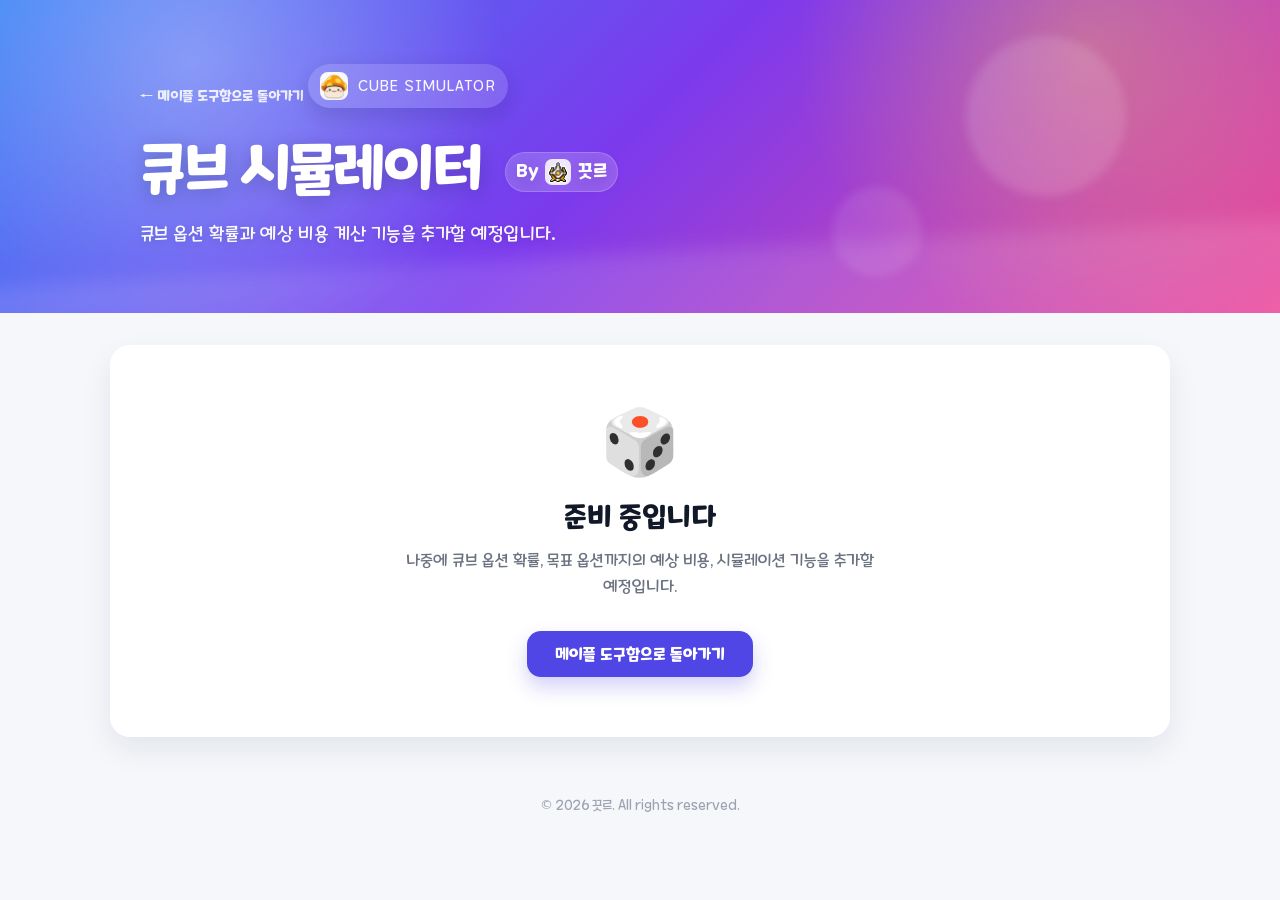
==== cube-simulator.html @ 7ee30902 "refactoring" ====
<!DOCTYPE html>
<html lang="ko">

<head>
  <meta charset="UTF-8" />
  <meta name="viewport" content="width=device-width, initial-scale=1.0" />
  <title>큐브 시뮬레이터 - 준비 중</title>
  <link rel="stylesheet" href="css/styles.css" />
</head>

<body>
  <header class="hero">
    <div class="hero-bg-orb orb-one"></div>
    <div class="hero-bg-orb orb-two"></div>

    <div class="hero-content">
      <a class="back-link" href="index.html">← 메이플 도구함으로 돌아가기</a>
      <div class="eyebrow brand-line">
        <img src="assets/brand/maple_logo.jpg" alt="MapleStory logo" class="brand-icon" />
        <span>Cube Simulator</span>
      </div>

      <h1>
        큐브 시뮬레이터
        <span class="creator">
          By
          <img src="assets/brand/elysium.png" alt="Elysium server icon" class="server-icon" />
          끗르
        </span>
      </h1>

      <p class="subtitle">
        큐브 옵션 확률과 예상 비용 계산 기능을 추가할 예정입니다.
      </p>
    </div>
  </header>

  <main class="container">
    <section class="card coming-soon-card" style="text-align: center; padding: 60px 20px; box-shadow: 0 12px 30px rgba(15, 23, 42, 0.08);">
      <div style="font-size: 64px; margin-bottom: 20px; animation: pulse 2s infinite;">🎲</div>
      <h2 style="font-size: 28px; margin-bottom: 12px; color: #111827;">준비 중입니다</h2>
      <p style="color: #6b7280; font-size: 16px; margin-bottom: 32px; max-width: 480px; margin-left: auto; margin-right: auto; line-height: 1.6;">
        나중에 큐브 옵션 확률, 목표 옵션까지의 예상 비용, 시뮬레이션 기능을 추가할 예정입니다.
      </p>
      <a href="index.html" class="back-home-btn">
        메이플 도구함으로 돌아가기
      </a>
    </section>
  </main>

  <footer class="footer" style="text-align: center; margin-top: 60px;">
    <div class="footer-copy">
      <p>© 2026 끗르. All rights reserved.</p>
    </div>
  </footer>
</body>

</html>
---- css/styles.css ----
@font-face {
  font-family: "Maplestory";
  src: url("../assets/fonts/Maplestory_Light.ttf") format("truetype");
  font-weight: 400;
  font-style: normal;
  font-display: swap;
}

@font-face {
  font-family: "Maplestory";
  src: url("../assets/fonts/Maplestory_Bold.ttf") format("truetype");
  font-weight: 700;
  font-style: normal;
  font-display: swap;
}

* {
  box-sizing: border-box;
}

body {
  margin: 0;
  font-family: "Maplestory", system-ui, -apple-system, BlinkMacSystemFont, "Segoe UI", sans-serif;
  background: #f5f7fb;
  color: #1f2937;
}

h1,
h2,
h3,
button,
.item-name,
.cash-price,
.summary-value,
label span {
  font-weight: 700;
}

.subtitle,
.note,
.footer,
.item-meta {
  font-weight: 400;
}

/* --- Hero Section 시작 --- */
.hero {
  position: relative;
  overflow: hidden;
  background:
    radial-gradient(circle at 15% 20%, rgba(255, 255, 255, 0.32), transparent 28%),
    radial-gradient(circle at 85% 15%, rgba(252, 211, 77, 0.32), transparent 26%),
    linear-gradient(135deg, #3b82f6 0%, #7c3aed 48%, #ec4899 100%);
  color: white;
  padding: 64px 20px;
}

.hero::after {
  content: "";
  position: absolute;
  inset: auto -80px -130px -80px;
  height: 190px;
  background: rgba(255, 255, 255, 0.13);
  filter: blur(10px);
  transform: rotate(-3deg);
}

.hero-content {
  position: relative;
  z-index: 2;
  max-width: 1000px;
  margin: 0 auto;
}

.hero-bg-orb {
  position: absolute;
  border-radius: 999px;
  filter: blur(4px);
  opacity: 0.8;
  pointer-events: none;
}

.orb-one {
  width: 160px;
  height: 160px;
  right: 12%;
  top: 36px;
  background: rgba(255, 255, 255, 0.16);
}

.orb-two {
  width: 90px;
  height: 90px;
  right: 28%;
  bottom: 36px;
  background: rgba(255, 255, 255, 0.12);
}

.eyebrow {
  margin: 0 0 10px;
  font-size: 14px;
  opacity: 0.95;
  letter-spacing: 0.08em;
  text-transform: uppercase;
}

.brand-line {
  display: inline-flex;
  align-items: center;
  gap: 10px;
  padding: 8px 12px;
  border-radius: 999px;
  background: rgba(255, 255, 255, 0.16);
  backdrop-filter: blur(10px);
  box-shadow: 0 8px 24px rgba(15, 23, 42, 0.14);
}

.brand-icon {
  width: 28px;
  height: 28px;
  object-fit: cover;
  border-radius: 8px;
  background: white;
}

h1 {
  margin: 14px 0 0;
  font-size: clamp(34px, 5vw, 58px);
  line-height: 1.08;
  letter-spacing: -0.04em;
  text-shadow: 0 4px 18px rgba(15, 23, 42, 0.22);
}

.creator {
  display: inline-flex;
  align-items: center;
  gap: 7px;
  margin-left: 12px;
  padding: 7px 11px;
  border-radius: 999px;
  font-size: clamp(14px, 2vw, 18px);
  font-weight: 800;
  letter-spacing: -0.02em;
  vertical-align: middle;
  background: rgba(255, 255, 255, 0.18);
  box-shadow: inset 0 0 0 1px rgba(255, 255, 255, 0.18);
}

.server-icon {
  width: 26px;
  height: 26px;
  object-fit: contain;
  border-radius: 7px;
  background: rgba(255, 255, 255, 0.85);
  padding: 2px;
}

.subtitle {
  max-width: 760px;
  margin: 18px 0 0;
  font-size: 18px;
  line-height: 1.7;
  opacity: 0.96;
  text-shadow: 0 2px 10px rgba(15, 23, 42, 0.16);
}

/* --- Hero Section 끝 --- */

.container {
  max-width: 1100px;
  margin: 32px auto;
  padding: 0 20px;
}

.card {
  background: white;
  border-radius: 20px;
  padding: 24px;
  margin-bottom: 24px;
  box-shadow: 0 12px 30px rgba(15, 23, 42, 0.08);
}

.card h2 {
  margin: 0 0 20px;
  font-size: 24px;
}

.card h3 {
  margin-top: 28px;
}

.input-grid {
  display: grid;
  grid-template-columns: repeat(3, minmax(0, 1fr));
  gap: 18px;
}

label span {
  display: block;
  margin-bottom: 8px;
  color: #374151;
}

.input-with-unit {
  display: flex;
  align-items: center;
  gap: 8px;
}

.input-with-unit input,
.auction-input {
  width: 100%;
  padding: 12px 14px;
  border: 1px solid #d1d5db;
  border-radius: 12px;
  font-size: 15px;
  outline: none;
}

.input-with-unit input:focus,
.auction-input:focus {
  border-color: #6366f1;
  box-shadow: 0 0 0 3px rgba(99, 102, 241, 0.15);
}

.input-with-unit span {
  white-space: nowrap;
  margin: 0;
  font-weight: 600;
  color: #6b7280;
}

/* --- 입력 관련 CSS --- */
.select-input {
  width: 100%;
  padding: 12px 14px;
  border: 1px solid #d1d5db;
  border-radius: 12px;
  font-size: 15px;
  outline: none;
  background: white;
  color: #1f2937;
  font-family: inherit;
}

.select-input:focus {
  border-color: #6366f1;
  box-shadow: 0 0 0 3px rgba(99, 102, 241, 0.15);
}

.computed-mvp-box {
  margin-top: 20px;
  padding: 16px 18px;
  border: 1px solid #e5e7eb;
  border-radius: 16px;
  background: linear-gradient(180deg, #f9fafb, #ffffff);
}

.computed-mvp-box span {
  display: block;
  margin-bottom: 7px;
  color: #6b7280;
  font-size: 14px;
  font-weight: 700;
}

.computed-mvp-box strong {
  display: block;
  margin-bottom: 6px;
  color: #111827;
  font-size: 22px;
  font-weight: 700;
}

.computed-mvp-box small {
  display: block;
  color: #6b7280;
  line-height: 1.45;
}

/* --- 끝 --- */

.section-header {
  display: flex;
  justify-content: space-between;
  gap: 16px;
  align-items: flex-start;
}

.section-help {
  margin: -8px 0 20px;
  padding-left: 20px;
  color: #6b7280;
  line-height: 1.6;
}

.section-help li {
  margin-bottom: 4px;
}

.item-list {
  display: grid;
  gap: 12px;
}

.item-row {
  display: grid;
  grid-template-columns: 56px minmax(160px, 1fr) minmax(72px, 110px) minmax(120px, 0.8fr);
  gap: 14px;
  align-items: center;
  padding: 14px;
  border: 1px solid #e5e7eb;
  border-radius: 16px;
  background: #fafafa;
  min-width: 0;
}

.item-icon {
  width: 48px;
  height: 48px;
  object-fit: contain;
  background: white;
  border-radius: 12px;
  border: 1px solid #e5e7eb;
  padding: 6px;
}

.item-info {
  min-width: 0;
}

.item-name {
  font-weight: 800;
  min-width: 0;
  white-space: nowrap;
  overflow: hidden;
  text-overflow: ellipsis;
  word-break: keep-all;
}

.cash-price {
  font-weight: 800;
  color: #111827;
  white-space: nowrap;
  overflow: hidden;
  text-overflow: ellipsis;
  min-width: 0;
  font-size: 14px;
}

.auction-input {
  min-width: 0;
}

.auction-container {
  display: flex;
  gap: 6px;
  min-width: 0;
}

.auction-container .auction-input {
  flex: 1;
  min-width: 0;
}

.btn-reset-auction {
  width: 38px;
  min-width: 38px;
  height: 42px;
  padding: 0;
  border-radius: 12px;
  background: #f3f4f6;
  color: #6b7280;
  border: 1px solid #d1d5db;
  box-shadow: none;
  font-size: 16px;
}

.btn-reset-auction:hover {
  background: #e5e7eb;
  transform: none;
}

/* --- Item Groups 스타일 시작 --- */
.item-groups {
  display: grid;
  grid-template-columns: 1fr 1fr;
  gap: 18px;
}

.item-group {
  border: 1px solid #e5e7eb;
  border-radius: 18px;
  background: #ffffff;
  overflow: hidden;
}

.item-group-header {
  padding: 16px 18px 14px;
  background: #f9fafb;
  border-bottom: 1px solid #e5e7eb;
}

.item-group-header h3 {
  margin: 0;
  font-size: 18px;
}

.item-group-header p {
  margin: 6px 0 0;
  color: #6b7280;
  font-size: 14px;
  line-height: 1.45;
}

.grouped-item-list {
  display: grid;
  gap: 10px;
  max-height: 520px;
  overflow-y: auto;
  padding: 14px;
}

.grouped-item-list .item-row {
  grid-template-columns: 48px minmax(120px, 0.75fr) minmax(72px, 95px) minmax(130px, 1fr);
  gap: 6px;
  padding: 8px;
}

.grouped-item-list .item-icon {
  width: 44px;
  height: 44px;
}

.grouped-item-list::-webkit-scrollbar {
  width: 8px;
}

.grouped-item-list::-webkit-scrollbar-track {
  background: #f3f4f6;
  border-radius: 999px;
}

.grouped-item-list::-webkit-scrollbar-thumb {
  background: #c7d2fe;
  border-radius: 999px;
}

.grouped-item-list::-webkit-scrollbar-thumb:hover {
  background: #a5b4fc;
}

/* --- Item Groups 스타일 끝 --- */

.item-meta {
  margin-top: 4px;
  color: #6b7280;
  font-size: 14px;
}

.badge {
  display: inline-block;
  margin-left: 6px;
  padding: 3px 8px;
  border-radius: 999px;
  font-size: 12px;
  font-weight: 700;
  background: #ede9fe;
  color: #6d28d9;
}

.actions {
  display: flex;
  gap: 12px;
  margin-bottom: 24px;
}

button {
  border: 0;
  border-radius: 14px;
  padding: 14px 20px;
  font-size: 16px;
  cursor: pointer;
  background: #4f46e5;
  color: white;
  box-shadow: 0 10px 20px rgba(79, 70, 229, 0.25);
}

button:hover {
  transform: translateY(-1px);
}

button.secondary {
  background: white;
  color: #374151;
  border: 1px solid #d1d5db;
  box-shadow: none;
}

.hidden {
  display: none;
}

.summary-grid {
  display: grid;
  grid-template-columns: repeat(4, minmax(0, 1fr));
  gap: 14px;
}

.summary-box {
  padding: 16px;
  border-radius: 16px;
  background: #f3f4f6;
}

.summary-label {
  font-size: 13px;
  color: #6b7280;
  margin-bottom: 8px;
}

.summary-value {
  font-size: 20px;
  color: #111827;
}

.table-wrap {
  overflow-x: auto;
}

table {
  width: 100%;
  border-collapse: collapse;
  min-width: 760px;
}

th,
td {
  padding: 12px;
  border-bottom: 1px solid #e5e7eb;
  text-align: left;
}

th {
  background: #f9fafb;
  color: #374151;
}

.note {
  margin-top: 18px;
  color: #6b7280;
  line-height: 1.6;
}

.footer {
  max-width: 1100px;
  margin: 20px auto 40px;
  padding: 0 20px;
  color: #6b7280;
  font-size: 14px;
}

.footer-notices {
  padding: 18px 20px;
  border: 1px solid #e5e7eb;
  border-radius: 18px;
  background: #ffffff;
  line-height: 1.6;
}

.footer-notices p {
  margin: 0 0 8px;
}

.footer-notices p:last-child {
  margin-bottom: 0;
}

.footer-copy {
  margin-top: 14px;
  text-align: center;
  color: #9ca3af;
  font-size: 13px;
}

.footer-copy p {
  margin: 0;
}

.footer-divider {
  border: 0;
  border-top: 1px solid #e5e7eb;
  margin: 14px 0;
}

.mvp-target-area {
  margin-top: 28px;
  padding-top: 22px;
  border-top: 1px solid #e5e7eb;
}

.mvp-target-header {
  display: flex;
  justify-content: space-between;
  gap: 16px;
  align-items: end;
  margin-bottom: 14px;
}

.mvp-target-header h3 {
  margin: 0;
  font-size: 20px;
}

.mvp-target-header p {
  margin: 0;
  color: #6b7280;
  font-size: 14px;
}

.mvp-tier-list {
  display: grid;
  grid-template-columns: repeat(5, minmax(0, 1fr));
  gap: 12px;
}

.mvp-tier-button {
  display: flex;
  flex-direction: column;
  align-items: center;
  gap: 7px;
  padding: 14px 10px;
  border-radius: 18px;
  border: 1px solid #e5e7eb;
  background: #ffffff;
  color: #374151;
  cursor: pointer;
  box-shadow: none;
  transition: 0.18s ease;
}

.mvp-tier-button:hover {
  transform: translateY(-2px);
  border-color: #a5b4fc;
  box-shadow: 0 10px 24px rgba(79, 70, 229, 0.14);
}

.mvp-tier-button.active {
  border-color: #6366f1;
  background: linear-gradient(180deg, #eef2ff, #ffffff);
  box-shadow: 0 12px 26px rgba(79, 70, 229, 0.18);
}

.mvp-tier-button img {
  width: 46px;
  height: 46px;
  object-fit: contain;
}

.mvp-tier-button span {
  font-weight: 700;
  font-size: 15px;
}

.mvp-tier-button small {
  color: #6b7280;
  font-size: 12px;
}

.fee-display {
  min-height: 72px;
  padding: 12px 14px;
  border: 1px solid #e5e7eb;
  border-radius: 14px;
  background: #f9fafb;
}

.inline-title {
  display: flex;
  align-items: baseline;
  gap: 6px;
  margin-bottom: 6px;
  font-weight: 700;
  color: #374151;
}

.inline-title strong {
  font-size: 15px;
  color: #374151;
}

.fee-display small {
  display: block;
  color: #6b7280;
  line-height: 1.35;
}

.checkbox-row {
  display: flex;
  align-items: center;
  gap: 12px;
  min-height: 72px;
  padding: 12px 14px;
  border: 1px solid #e5e7eb;
  border-radius: 14px;
  background: #f9fafb;
  cursor: pointer;
}

.checkbox-row input {
  width: 18px;
  height: 18px;
  accent-color: #6366f1;
  flex-shrink: 0;
}

.checkbox-row span {
  display: block;
  margin: 0 0 5px;
  font-weight: 700;
  color: #374151;
}

.checkbox-row small {
  display: block;
  color: #6b7280;
  line-height: 1.35;
}

/* --- note list 스타일 --- */
.note ul {
  margin: 18px 0 0;
  padding-left: 22px;
  color: #6b7280;
  line-height: 1.7;
}

.note li {
  margin-bottom: 6px;
}

/* --- 커스텀 아이템 추가 섹션 CSS --- */
.custom-item-grid {
  display: grid;
  grid-template-columns: minmax(180px, 1fr) minmax(160px, 0.8fr) minmax(220px, 1fr) auto;
  gap: 14px;
  align-items: end;
}

.text-input {
  width: 100%;
  padding: 12px 14px;
  border: 1px solid #d1d5db;
  border-radius: 12px;
  font-size: 15px;
  outline: none;
  font-family: inherit;
}

.text-input:focus {
  border-color: #6366f1;
  box-shadow: 0 0 0 3px rgba(99, 102, 241, 0.15);
}

.compact-checkbox {
  min-height: auto;
  margin: 0;
}

.add-item-button {
  white-space: nowrap;
  height: 46px;
  padding: 0 18px;
}

/* --- 미디어 쿼리 --- */
@media (max-width: 980px) {
  .item-groups {
    grid-template-columns: 1fr;
  }

  .custom-item-grid {
    grid-template-columns: 1fr 1fr;
  }

  .add-item-button {
    grid-column: 1 / -1;
  }
}

@media (max-width: 820px) {
  .input-grid {
    grid-template-columns: 1fr;
  }

  .item-row {
    grid-template-columns: 48px 1fr;
  }

  .cash-price,
  .auction-input {
    grid-column: 2;
  }

  .summary-grid {
    grid-template-columns: 1fr 1fr;
  }

  .mvp-tier-list {
    grid-template-columns: repeat(3, minmax(0, 1fr));
  }

  .mvp-target-header {
    display: block;
  }

  .mvp-target-header p {
    margin-top: 6px;
  }

  /* --- grouped-item-list 반응형 스타일 --- */
  .grouped-item-list .item-row {
    grid-template-columns: 48px minmax(0, 1fr) auto;
    grid-template-areas:
      "icon info price"
      "icon input input";
    gap: 8px 10px;
    align-items: center;
  }

  .grouped-item-list .item-icon {
    grid-area: icon;
  }

  .grouped-item-list .item-info {
    grid-area: info;
  }

  .grouped-item-list .cash-price {
    grid-area: price;
    font-size: 13px;
    text-align: right;
  }

  .grouped-item-list .auction-input {
    grid-area: input;
    width: 100%;
  }
}

@media (max-width: 620px) {
  .creator {
    margin-left: 0;
    margin-top: 12px;
  }

  h1 {
    display: flex;
    flex-direction: column;
    align-items: flex-start;
  }

  .brand-line {
    font-size: 12px;
  }

  .custom-item-grid {
    grid-template-columns: 1fr;
  }
}

@media (max-width: 520px) {
  .summary-grid {
    grid-template-columns: 1fr;
  }

  .actions {
    flex-direction: column;
  }

  .mvp-tier-list {
    grid-template-columns: repeat(2, minmax(0, 1fr));
  }
}

@media (max-width: 420px) {
  .grouped-item-list .cash-price {
    max-width: 76px;
    overflow: hidden;
    text-overflow: ellipsis;
    white-space: nowrap;
  }
}

button.save-button {
  background: #059669;
  color: white;
  box-shadow: 0 10px 20px rgba(5, 150, 105, 0.22);
}

.strategy-select-row {
  display: flex;
  align-items: center;
  gap: 12px;
  margin: 8px 0 10px;
}

.strategy-select-row label {
  font-weight: 700;
  color: #374151;
  white-space: nowrap;
}

.strategy-select-row .select-input {
  max-width: 360px;
}

.strategy-description {
  margin: 0 0 16px;
  color: #6b7280;
  line-height: 1.6;
}

/* 계산결과 요약 */
.strategy-summary-sentence {
  margin-top: 16px;
  padding: 16px 18px;
  border-radius: 16px;
  background: linear-gradient(135deg, #fff7ed, #fffbeb);
  border: 1px solid #fed7aa;
  color: #92400e;
  font-weight: 700;
  line-height: 1.65;
  box-shadow: 0 8px 20px rgba(146, 64, 14, 0.08);
}

.strategy-summary-sentence .summary-title {
  margin-bottom: 6px;
  font-weight: 800;
}

.strategy-summary-sentence .summary-detail {
  font-weight: 700;
}

@media (max-width: 620px) {
  .strategy-select-row {
    display: block;
  }

  .strategy-select-row label {
    display: block;
    margin-bottom: 8px;
  }

  .strategy-select-row .select-input {
    max-width: none;
  }
}

/* 메소마켓 */
.meso-market-card {
  margin-top: 24px;
}

.meso-market-grid {
  display: grid;
  grid-template-columns: minmax(180px, 1fr) minmax(180px, 1fr) minmax(180px, 1fr) auto;
  gap: 14px;
  align-items: end;
}

.meso-market-result {
  margin-top: 22px;
}

@media (max-width: 980px) {
  .meso-market-grid {
    grid-template-columns: 1fr 1fr;
  }

  .meso-market-grid button {
    grid-column: 1 / -1;
  }
}

@media (max-width: 620px) {
  .meso-market-grid {
    grid-template-columns: 1fr;
  }
}

/* --- 메이플 도구함 허브 추가 스타일 --- */
.back-link {
  display: inline-flex;
  align-items: center;
  gap: 6px;
  color: rgba(255, 255, 255, 0.85);
  text-decoration: none;
  font-size: 14px;
  margin-bottom: 20px;
  font-weight: 700;
  transition: color 0.2s ease, transform 0.2s ease;
}

.back-link:hover {
  color: white;
  transform: translateX(-3px);
}

.hub-grid {
  display: grid;
  grid-template-columns: repeat(auto-fit, minmax(320px, 1fr));
  gap: 24px;
  margin-top: 12px;
}

.hub-card {
  display: flex;
  flex-direction: column;
  justify-content: space-between;
  background: white;
  border-radius: 20px;
  padding: 28px;
  box-shadow: 0 12px 30px rgba(15, 23, 42, 0.06);
  border: 1px solid rgba(229, 231, 235, 0.5);
  text-decoration: none;
  color: inherit;
  transition: all 0.3s cubic-bezier(0.4, 0, 0.2, 1);
  position: relative;
  overflow: hidden;
}

.hub-card::before {
  content: '';
  position: absolute;
  top: 0;
  left: 0;
  width: 100%;
  height: 4px;
  background: linear-gradient(90deg, #3b82f6, #7c3aed);
  opacity: 0;
  transition: opacity 0.3s ease;
}

.hub-card:hover:not(.disabled) {
  transform: translateY(-6px);
  box-shadow: 0 20px 40px rgba(15, 23, 42, 0.12);
  border-color: rgba(99, 102, 241, 0.35);
}

.hub-card:hover:not(.disabled)::before {
  opacity: 1;
}

.hub-card.disabled {
  opacity: 0.65;
  cursor: not-allowed;
  background: #f9fafb;
  border-style: dashed;
}

.hub-card-header {
  display: flex;
  justify-content: space-between;
  align-items: flex-start;
  margin-bottom: 16px;
  gap: 12px;
}

.hub-card-title {
  font-size: 22px;
  font-weight: 800;
  margin: 0;
  color: #111827;
}

.hub-card-badge {
  padding: 4px 10px;
  border-radius: 999px;
  font-size: 13px;
  font-weight: 700;
  white-space: nowrap;
}

.badge-active {
  background: #dcfce7;
  color: #166534;
}

.badge-pending {
  background: #fef3c7;
  color: #92400e;
}

.badge-placeholder {
  background: #e5e7eb;
  color: #4b5563;
}

.hub-card-desc {
  font-size: 15px;
  color: #4b5563;
  line-height: 1.6;
  margin: 0 0 24px 0;
}

.hub-card-footer {
  display: flex;
  align-items: center;
  gap: 6px;
  font-weight: 700;
  color: #4f46e5;
  font-size: 15px;
  transition: transform 0.2s ease;
}

.hub-card:hover:not(.disabled) .hub-card-footer {
  transform: translateX(4px);
}

.hub-card.disabled .hub-card-footer {
  color: #9ca3af;
}

/* 큐브 시뮬레이터 back home 버튼 */
.back-home-btn {
  display: inline-block;
  padding: 14px 28px;
  font-weight: 700;
  font-size: 16px;
  border-radius: 14px;
  background: #4f46e5;
  color: white;
  text-decoration: none;
  box-shadow: 0 10px 20px rgba(79, 70, 229, 0.25);
  transition: all 0.2s ease;
  border: none;
}

.back-home-btn:hover {
  transform: translateY(-2px);
  box-shadow: 0 12px 24px rgba(79, 70, 229, 0.35);
}

/* 애니메이션 */
@keyframes pulse {
  0%, 100% {
    transform: scale(1);
    opacity: 1;
  }
  50% {
    transform: scale(1.08);
    opacity: 0.95;
  }
}
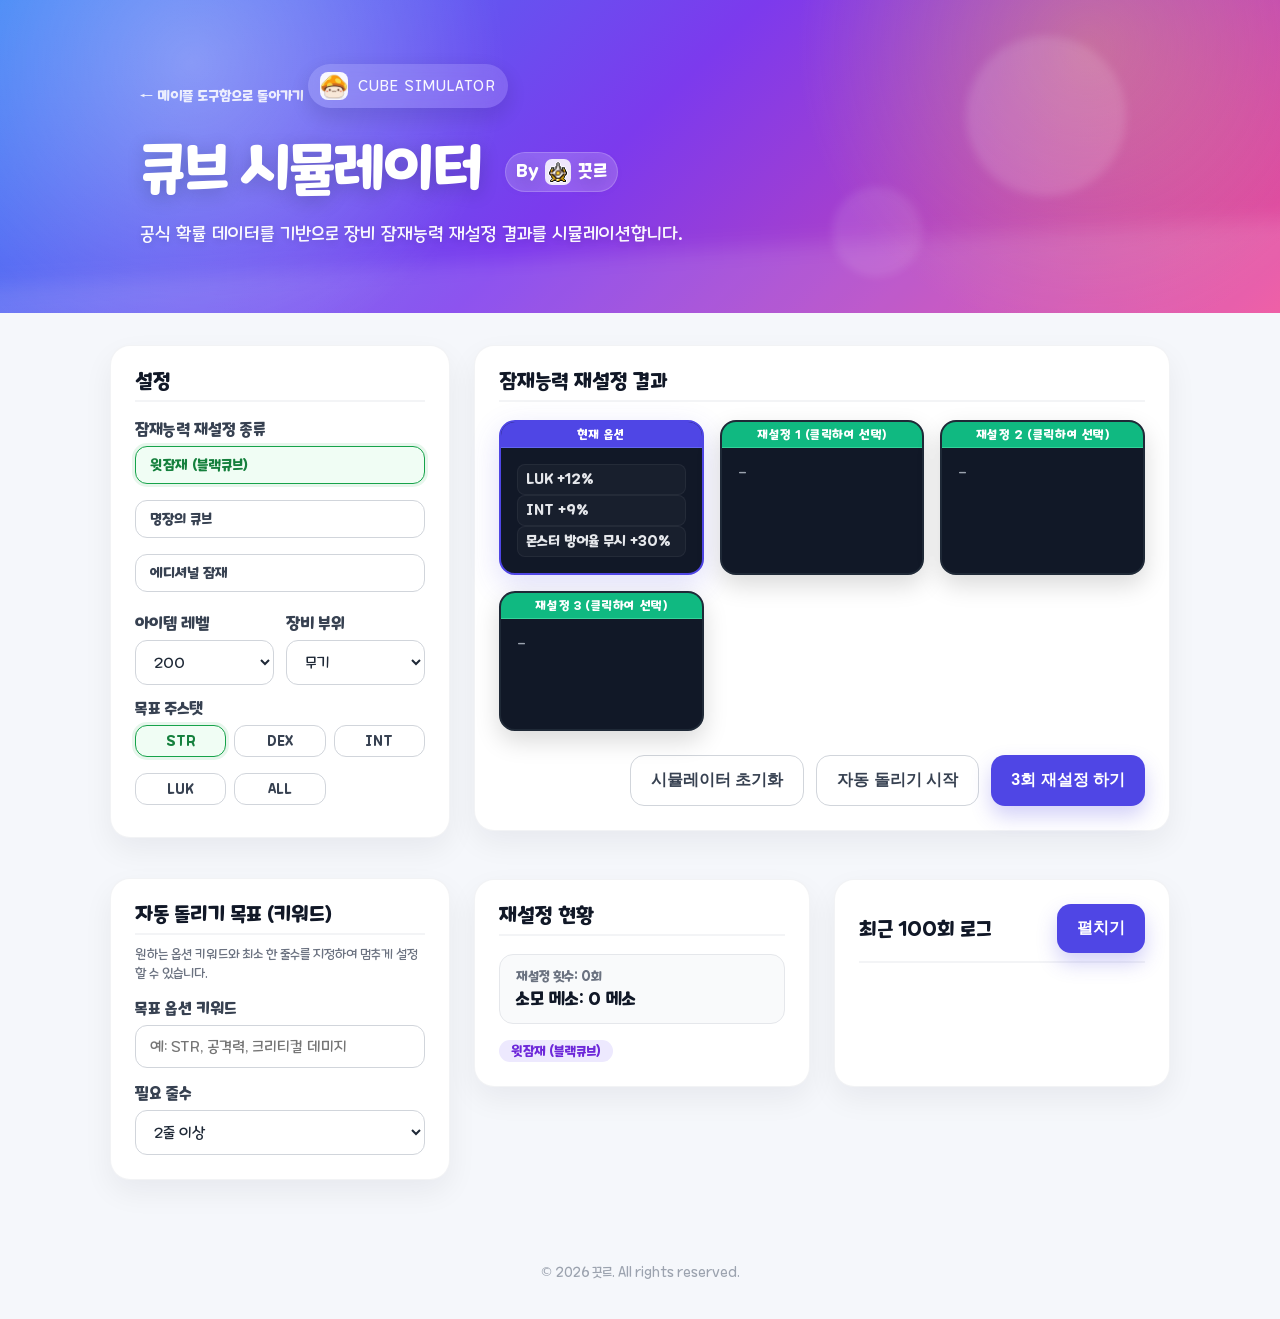
==== commit 639b2eb8: "cube simulation" ====
--- a/cube-simulator.html
+++ b/cube-simulator.html
@@ -4,7 +4,7 @@
 <head>
   <meta charset="UTF-8" />
   <meta name="viewport" content="width=device-width, initial-scale=1.0" />
-  <title>큐브 시뮬레이터 - 준비 중</title>
+  <title>큐브 시뮬레이터</title>
   <link rel="stylesheet" href="css/styles.css" />
 </head>
 
@@ -30,22 +30,214 @@
       </h1>
 
       <p class="subtitle">
-        큐브 옵션 확률과 예상 비용 계산 기능을 추가할 예정입니다.
+        공식 확률 데이터를 기반으로 장비 잠재능력 재설정 결과를 시뮬레이션합니다.
       </p>
     </div>
   </header>
 
   <main class="container">
-    <section class="card coming-soon-card" style="text-align: center; padding: 60px 20px; box-shadow: 0 12px 30px rgba(15, 23, 42, 0.08);">
-      <div style="font-size: 64px; margin-bottom: 20px; animation: pulse 2s infinite;">🎲</div>
-      <h2 style="font-size: 28px; margin-bottom: 12px; color: #111827;">준비 중입니다</h2>
-      <p style="color: #6b7280; font-size: 16px; margin-bottom: 32px; max-width: 480px; margin-left: auto; margin-right: auto; line-height: 1.6;">
-        나중에 큐브 옵션 확률, 목표 옵션까지의 예상 비용, 시뮬레이션 기능을 추가할 예정입니다.
-      </p>
-      <a href="index.html" class="back-home-btn">
-        메이플 도구함으로 돌아가기
-      </a>
-    </section>
+    <!-- 에러 메시지 표시 영역 -->
+    <div id="cubeStatusMessage" style="display: none;"></div>
+
+    <div class="cube-layout">
+      <!-- 사이드바: 설정 영역 -->
+      <div class="cube-control-grid">
+        <section class="cube-sim-card">
+          <h2>설정</h2>
+          
+          <div class="cube-control-row" style="grid-template-columns: 1fr; margin-bottom: 14px;">
+            <label>
+              <span>잠재능력 재설정 종류</span>
+              <div class="cube-radio-group">
+                <label class="cube-radio-btn">
+                  <input type="radio" name="cubeKind" value="black" checked />
+                  <span>윗잠재 (블랙큐브)</span>
+                </label>
+                <label class="cube-radio-btn">
+                  <input type="radio" name="cubeKind" value="meister" />
+                  <span>명장의 큐브</span>
+                </label>
+                <label class="cube-radio-btn">
+                  <input type="radio" name="cubeKind" value="addi" />
+                  <span>에디셔널 잠재</span>
+                </label>
+              </div>
+            </label>
+          </div>
+
+          <div class="cube-control-row" style="margin-bottom: 14px;">
+            <label>
+              <span>아이템 레벨</span>
+              <select id="itemLevel" class="select-input">
+                <option value="100">100</option>
+                <option value="120">120</option>
+                <option value="130">130</option>
+                <option value="140">140</option>
+                <option value="150">150</option>
+                <option value="160">160</option>
+                <option value="200" selected>200</option>
+                <option value="250">250</option>
+              </select>
+            </label>
+            
+            <label>
+              <span>장비 부위</span>
+              <select id="partsType" class="select-input">
+                <option value="1">무기</option>
+                <option value="2">엠블렘</option>
+                <option value="3">보조무기</option>
+                <option value="4">포스실드/소울링</option>
+                <option value="5">방패</option>
+                <option value="6">모자</option>
+                <option value="7">상의</option>
+                <option value="8">한벌옷</option>
+                <option value="9">하의</option>
+                <option value="10">신발</option>
+                <option value="11">장갑</option>
+                <option value="12">망토</option>
+                <option value="13">벨트</option>
+                <option value="14">어깨장식</option>
+                <option value="15">얼굴장식</option>
+                <option value="16">눈장식</option>
+                <option value="17">귀고리</option>
+                <option value="18">반지</option>
+                <option value="19">펜던트</option>
+                <option value="20">기계심장</option>
+              </select>
+            </label>
+          </div>
+
+          <div class="cube-control-row" style="grid-template-columns: 1fr;">
+            <label>
+              <span>목표 주스탯</span>
+              <div class="cube-stat-grid">
+                <label class="cube-radio-btn">
+                  <input type="radio" name="mainStat" value="STR" checked />
+                  <span>STR</span>
+                </label>
+                <label class="cube-radio-btn">
+                  <input type="radio" name="mainStat" value="DEX" />
+                  <span>DEX</span>
+                </label>
+                <label class="cube-radio-btn">
+                  <input type="radio" name="mainStat" value="INT" />
+                  <span>INT</span>
+                </label>
+                <label class="cube-radio-btn">
+                  <input type="radio" name="mainStat" value="LUK" />
+                  <span>LUK</span>
+                </label>
+                <label class="cube-radio-btn">
+                  <input type="radio" name="mainStat" value="ALL" />
+                  <span>ALL</span>
+                </label>
+              </div>
+            </label>
+          </div>
+        </section>
+
+        <!-- 자동 돌리기 설정 카드 -->
+        <section class="cube-sim-card">
+          <h2>자동 돌리기 목표 (키워드)</h2>
+          <p style="color: #6b7280; font-size: 13px; margin: -8px 0 16px; line-height: 1.45;">
+            원하는 옵션 키워드와 최소 한 줄수를 지정하여 멈추게 설정할 수 있습니다.
+          </p>
+
+          <div class="cube-control-grid">
+            <label>
+              <span>목표 옵션 키워드</span>
+              <input id="autoGoalKeyword" class="text-input" type="text" placeholder="예: STR, 공격력, 크리티컬 데미지" />
+            </label>
+
+            <label>
+              <span>필요 줄수</span>
+              <select id="autoGoalCount" class="select-input">
+                <option value="1">1줄 이상</option>
+                <option value="2" selected>2줄 이상</option>
+                <option value="3">3줄</option>
+              </select>
+            </label>
+          </div>
+        </section>
+      </div>
+
+      <!-- 메인 화면: 옵션 결과 및 통계 -->
+      <div class="cube-control-grid" style="gap: 24px;">
+        <section class="cube-sim-card">
+          <h2>잠재능력 재설정 결과</h2>
+          
+          <div class="cube-result-grid">
+            <!-- 현재 옵션 -->
+            <div class="cube-option-box current" id="box-current">
+              <div class="cube-option-title">현재 옵션</div>
+              <div class="cube-option-inner">
+                <div id="lines-current"></div>
+              </div>
+            </div>
+
+            <!-- 후보 1 -->
+            <div class="cube-option-box candidate" id="box-roll1" data-choice="1">
+              <div class="cube-option-title">재설정 1 (클릭하여 선택)</div>
+              <div class="cube-option-inner">
+                <div id="lines-roll1"></div>
+              </div>
+            </div>
+
+            <!-- 후보 2 -->
+            <div class="cube-option-box candidate" id="box-roll2" data-choice="2">
+              <div class="cube-option-title">재설정 2 (클릭하여 선택)</div>
+              <div class="cube-option-inner">
+                <div id="lines-roll2"></div>
+              </div>
+            </div>
+
+            <!-- 후보 3 -->
+            <div class="cube-option-box candidate" id="box-roll3" data-choice="3">
+              <div class="cube-option-title">재설정 3 (클릭하여 선택)</div>
+              <div class="cube-option-inner">
+                <div id="lines-roll3"></div>
+              </div>
+            </div>
+          </div>
+
+          <div style="margin-top: 24px; display: flex; justify-content: flex-end; gap: 12px; flex-wrap: wrap;">
+            <button class="btn secondary" id="resetBtn">시뮬레이터 초기화</button>
+            <button class="btn secondary" id="autoRollBtn">자동 돌리기 시작</button>
+            <button class="btn" id="rollBtn">3회 재설정 하기</button>
+          </div>
+        </section>
+
+        <!-- 통계 및 로그 -->
+        <div style="display: grid; grid-template-columns: 1fr 1fr; gap: 24px; align-items: start;">
+          <!-- 재설정 현황 -->
+          <section class="cube-sim-card" style="margin-bottom: 0; height: 100%;">
+            <h2>재설정 현황</h2>
+            <div class="cube-stats-grid">
+              <div class="cube-stat-box">
+                <div class="cube-stat-label" id="rollCountTag">재설정 횟수: 0회</div>
+                <div class="cube-stat-value" id="mesoTag">소모 메소: 0 메소</div>
+                <div id="azmosTag" style="display: none; color: #6b7280; font-size: 13px; margin-top: 8px; font-weight: 700;">아즈모스 협곡 1만점: 0주 분량</div>
+              </div>
+            </div>
+            
+            <div style="margin-top: 16px;">
+              <span class="badge" id="cubeTypeTag" style="margin-left: 0; padding: 4px 12px; font-size: 13px;">
+                윗잠재 (블랙큐브)
+              </span>
+            </div>
+          </section>
+
+          <!-- 최근 로그 -->
+          <section class="cube-sim-card" style="margin-bottom: 0; height: 100%;">
+            <h2 style="display: flex; justify-content: space-between; align-items: center;">
+              <span>최근 100회 로그</span>
+              <button class="log-toggle-btn" id="toggleLogBtn">펼치기</button>
+            </h2>
+            <div class="cube-log" id="log" style="display: none;"></div>
+          </section>
+        </div>
+      </div>
+    </div>
   </main>
 
   <footer class="footer" style="text-align: center; margin-top: 60px;">
@@ -53,6 +245,13 @@
       <p>© 2026 끗르. All rights reserved.</p>
     </div>
   </footer>
+
+  <!-- 스크립트 임포트 순서 -->
+  <script src="js/cube-simulator/cubeData.js" defer></script>
+  <script src="js/cube-simulator/cubeRoller.js" defer></script>
+  <script src="js/cube-simulator/cubeGoals.js" defer></script>
+  <script src="js/cube-simulator/autoRoll.js" defer></script>
+  <script src="js/cube-simulator/cubeSimulator.js" defer></script>
 </body>
 
 </html>
--- a/css/styles.css
+++ b/css/styles.css
@@ -1153,4 +1153,316 @@
     transform: scale(1.08);
     opacity: 0.95;
   }
+}
+
+/* --- 큐브 시뮬레이터 전용 스타일 --- */
+.cube-layout {
+  display: grid;
+  grid-template-columns: 340px 1fr;
+  gap: 24px;
+  align-items: start;
+}
+
+@media (max-width: 960px) {
+  .cube-layout {
+    grid-template-columns: 1fr;
+  }
+}
+
+.cube-sim-card {
+  background: white;
+  border-radius: 20px;
+  padding: 24px;
+  margin-bottom: 24px;
+  box-shadow: 0 12px 30px rgba(15, 23, 42, 0.06);
+  border: 1px solid rgba(229, 231, 235, 0.5);
+}
+
+.cube-sim-card h2 {
+  margin: 0 0 18px;
+  font-size: 20px;
+  color: #111827;
+  border-bottom: 2px solid #f3f4f6;
+  padding-bottom: 8px;
+}
+
+.cube-control-grid {
+  display: grid;
+  grid-template-columns: 1fr;
+  gap: 16px;
+}
+
+.cube-control-row {
+  display: grid;
+  grid-template-columns: 1fr 1fr;
+  gap: 12px;
+}
+
+.cube-radio-group {
+  display: flex;
+  flex-direction: column;
+  gap: 8px;
+  margin-top: 6px;
+}
+
+.cube-radio-btn {
+  display: inline-flex;
+  align-items: center;
+  position: relative;
+  cursor: pointer;
+}
+
+.cube-radio-btn input[type="radio"] {
+  position: absolute;
+  opacity: 0;
+  pointer-events: none;
+}
+
+.cube-radio-btn span {
+  display: inline-flex;
+  align-items: center;
+  width: 100%;
+  padding: 10px 14px;
+  border-radius: 12px;
+  border: 1px solid #d1d5db;
+  background: white;
+  color: #374151;
+  font-size: 14px;
+  font-weight: 700;
+  transition: all 0.2s ease;
+}
+
+.cube-radio-btn input[type="radio"]:checked + span {
+  background: #f0fdf4;
+  border-color: #16a34a;
+  color: #15803d;
+  box-shadow: 0 0 0 3px rgba(22, 163, 74, 0.1);
+}
+
+.cube-stat-grid {
+  display: grid;
+  grid-template-columns: repeat(3, minmax(0, 1fr));
+  gap: 8px;
+  margin-top: 6px;
+}
+
+.cube-stat-grid .cube-radio-btn span {
+  padding: 8px 10px;
+  font-size: 13px;
+  justify-content: center;
+}
+
+/* 큐브 옵션 결과 디스플레이 */
+.cube-result-grid {
+  display: grid;
+  grid-template-columns: repeat(3, minmax(0, 1fr));
+  gap: 16px;
+  margin-top: 16px;
+}
+
+@media (max-width: 680px) {
+  .cube-result-grid {
+    grid-template-columns: 1fr;
+  }
+}
+
+.cube-option-box {
+  background: #111827;
+  border-radius: 16px;
+  border: 2px solid #1f2937;
+  position: relative;
+  overflow: hidden;
+  box-shadow: 0 10px 25px rgba(0, 0, 0, 0.15);
+  transition: all 0.25s cubic-bezier(0.4, 0, 0.2, 1);
+  min-height: 140px;
+}
+
+.cube-option-box.current {
+  border-color: #4f46e5;
+  box-shadow: 0 10px 30px rgba(79, 70, 229, 0.18);
+}
+
+.cube-option-box.candidate {
+  cursor: pointer;
+}
+
+.cube-option-box.candidate:hover {
+  transform: translateY(-4px);
+  border-color: #10b981;
+  box-shadow: 0 16px 36px rgba(16, 185, 129, 0.2);
+}
+
+.cube-option-box.candidate:active {
+  transform: translateY(-1px);
+}
+
+.cube-option-title {
+  padding: 6px 12px;
+  background: #1f2937;
+  color: #9ca3af;
+  font-size: 12px;
+  font-weight: 800;
+  text-align: center;
+  letter-spacing: 0.05em;
+  text-transform: uppercase;
+  border-bottom: 1px solid #374151;
+}
+
+.cube-option-box.current .cube-option-title {
+  background: #4f46e5;
+  color: white;
+  border-bottom-color: #6366f1;
+}
+
+.cube-option-box.candidate .cube-option-title {
+  background: #10b981;
+  color: white;
+  border-bottom-color: #34d399;
+}
+
+.cube-option-inner {
+  padding: 16px;
+  display: flex;
+  flex-direction: column;
+  gap: 8px;
+}
+
+.cube-line {
+  color: #e5e7eb;
+  font-size: 14px;
+  font-weight: 700;
+  line-height: 1.5;
+  padding: 4px 8px;
+  border-radius: 8px;
+  background: rgba(255, 255, 255, 0.03);
+  border: 1px solid rgba(255, 255, 255, 0.05);
+  white-space: nowrap;
+  overflow: hidden;
+  text-overflow: ellipsis;
+  transition: all 0.2s ease;
+}
+
+.cube-line.hit {
+  color: #fbbf24;
+  background: rgba(251, 191, 36, 0.08);
+  border-color: rgba(251, 191, 36, 0.25);
+  text-shadow: 0 0 8px rgba(251, 191, 36, 0.3);
+}
+
+/* 골드 히트 글로우 애니메이션 */
+.cube-option-box.auto-hit {
+  border-color: #f59e0b;
+  box-shadow: 
+    0 0 20px rgba(245, 158, 11, 0.35),
+    0 0 40px rgba(245, 158, 11, 0.15),
+    0 12px 30px rgba(0, 0, 0, 0.25);
+}
+
+.cube-option-box.auto-hit-flash {
+  animation: autoHitGlowFlash 0.8s ease-out;
+}
+
+@keyframes autoHitGlowFlash {
+  0% {
+    box-shadow: 0 0 0 rgba(245, 158, 11, 0);
+  }
+  50% {
+    box-shadow: 
+      0 0 30px rgba(245, 158, 11, 0.85),
+      0 0 60px rgba(245, 158, 11, 0.45);
+  }
+  100% {
+    box-shadow: 
+      0 0 20px rgba(245, 158, 11, 0.35),
+      0 0 40px rgba(245, 158, 11, 0.15);
+  }
+}
+
+/* 큐브 통계 */
+.cube-stats-grid {
+  display: grid;
+  grid-template-columns: repeat(auto-fit, minmax(180px, 1fr));
+  gap: 16px;
+  margin-top: 8px;
+}
+
+.cube-stat-box {
+  background: #f9fafb;
+  border-radius: 14px;
+  padding: 14px 16px;
+  border: 1px solid #e5e7eb;
+}
+
+.cube-stat-label {
+  font-size: 13px;
+  color: #6b7280;
+  margin-bottom: 6px;
+  font-weight: 700;
+}
+
+.cube-stat-value {
+  font-size: 18px;
+  color: #111827;
+  font-weight: 800;
+}
+
+/* 큐브 로그 */
+.cube-log {
+  font-family: ui-monospace, SFMono-Regular, Menlo, Monaco, Consolas, monospace;
+  font-size: 12px;
+  background: #111827;
+  color: #10b981;
+  padding: 12px;
+  border-radius: 12px;
+  max-height: 220px;
+  overflow-y: auto;
+  white-space: pre-wrap;
+  border: 1px solid #1f2937;
+  line-height: 1.6;
+}
+
+.cube-log::-webkit-scrollbar {
+  width: 8px;
+}
+
+.cube-log::-webkit-scrollbar-track {
+  background: #111827;
+}
+
+.cube-log::-webkit-scrollbar-thumb {
+  background: #374151;
+  border-radius: 999px;
+}
+
+.cube-log::-webkit-scrollbar-thumb:hover {
+  background: #4b5563;
+}
+
+/* 자동 설정 영역 */
+.auto-settings-area {
+  margin-top: 16px;
+  padding-top: 16px;
+  border-top: 1px dashed #e5e7eb;
+}
+
+.auto-goal-inputs {
+  display: grid;
+  grid-template-columns: repeat(auto-fit, minmax(120px, 1fr));
+  gap: 12px;
+  margin-top: 10px;
+}
+
+.auto-goal-inputs label {
+  display: flex;
+  flex-direction: column;
+  gap: 6px;
+}
+
+.auto-goal-inputs select, 
+.auto-goal-inputs input {
+  padding: 8px 10px;
+  border-radius: 10px;
+  border: 1px solid #d1d5db;
+  font-size: 13px;
+  font-family: inherit;
 }
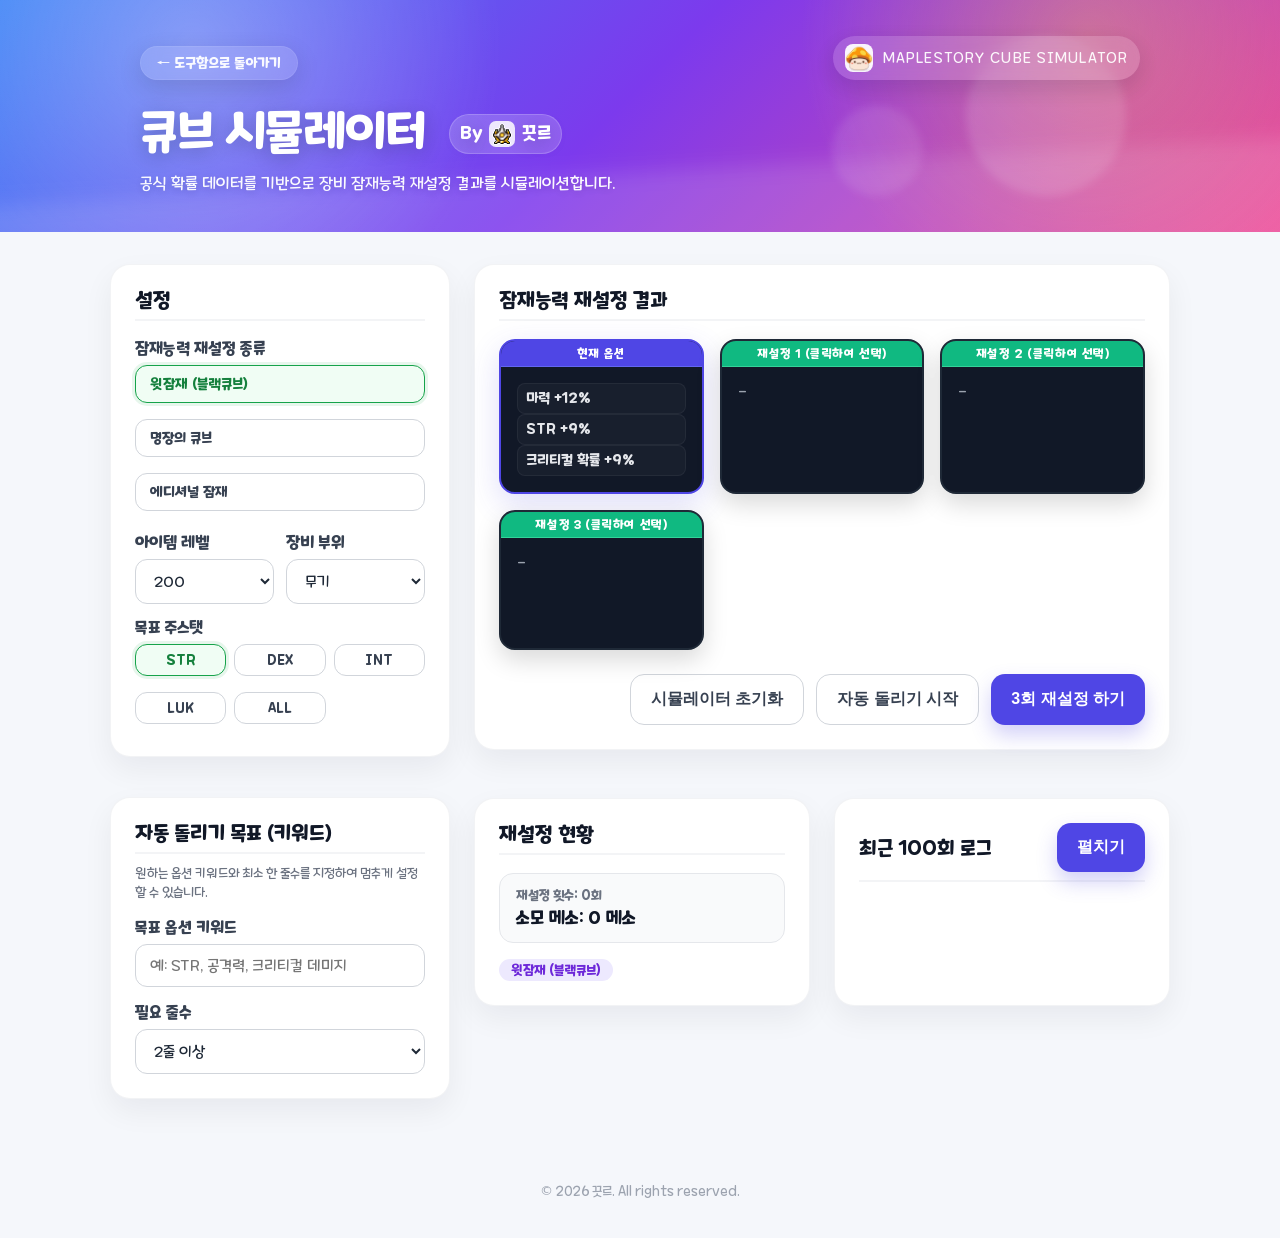
==== commit 14275d19: "Add official cube probability updater" ====
--- a/cube-simulator.html
+++ b/cube-simulator.html
@@ -14,10 +14,13 @@
     <div class="hero-bg-orb orb-two"></div>
 
     <div class="hero-content">
-      <a class="back-link" href="index.html">← 메이플 도구함으로 돌아가기</a>
-      <div class="eyebrow brand-line">
-        <img src="assets/brand/maple_logo.jpg" alt="MapleStory logo" class="brand-icon" />
-        <span>Cube Simulator</span>
+      <div class="hero-top-row">
+        <a class="hero-nav-pill back-link" href="index.html">← 도구함으로 돌아가기</a>
+
+        <div class="eyebrow brand-line">
+          <img src="assets/brand/maple_logo.jpg" alt="MapleStory logo" class="brand-icon" />
+          <span>MapleStory Cube Simulator</span>
+        </div>
       </div>
 
       <h1>
--- a/css/styles.css
+++ b/css/styles.css
@@ -52,7 +52,7 @@
     radial-gradient(circle at 85% 15%, rgba(252, 211, 77, 0.32), transparent 26%),
     linear-gradient(135deg, #3b82f6 0%, #7c3aed 48%, #ec4899 100%);
   color: white;
-  padding: 64px 20px;
+  padding: 36px 20px;
 }
 
 .hero::after {
@@ -124,10 +124,10 @@
 }
 
 h1 {
-  margin: 14px 0 0;
-  font-size: clamp(34px, 5vw, 58px);
-  line-height: 1.08;
-  letter-spacing: -0.04em;
+  margin: 10px 0 0;
+  font-size: clamp(30px, 4.5vw, 48px);
+  line-height: 1.1;
+  letter-spacing: -0.03em;
   text-shadow: 0 4px 18px rgba(15, 23, 42, 0.22);
 }
 
@@ -157,9 +157,9 @@
 
 .subtitle {
   max-width: 760px;
-  margin: 18px 0 0;
-  font-size: 18px;
-  line-height: 1.7;
+  margin: 12px 0 0;
+  font-size: 16px;
+  line-height: 1.6;
   opacity: 0.96;
   text-shadow: 0 2px 10px rgba(15, 23, 42, 0.16);
 }
@@ -991,19 +991,35 @@
 }
 
 /* --- 메이플 도구함 허브 추가 스타일 --- */
-.back-link {
+.hero-top-row {
+  display: flex;
+  justify-content: space-between;
+  align-items: center;
+  flex-wrap: wrap;
+  gap: 12px;
+  margin-bottom: 16px;
+}
+
+.hero-nav-pill {
   display: inline-flex;
   align-items: center;
-  gap: 6px;
-  color: rgba(255, 255, 255, 0.85);
+  gap: 8px;
+  padding: 8px 16px;
+  border-radius: 999px;
+  background: rgba(255, 255, 255, 0.14);
+  backdrop-filter: blur(10px);
+  box-shadow: 0 8px 24px rgba(15, 23, 42, 0.14);
+  color: rgba(255, 255, 255, 0.95);
+  font-size: 14px;
+  font-weight: 700;
   text-decoration: none;
-  font-size: 14px;
-  margin-bottom: 20px;
-  font-weight: 700;
-  transition: color 0.2s ease, transform 0.2s ease;
-}
-
-.back-link:hover {
+  transition: all 0.25s ease;
+  border: 1px solid rgba(255, 255, 255, 0.08);
+  white-space: nowrap;
+}
+
+.hero-nav-pill.back-link:hover {
+  background: rgba(255, 255, 255, 0.22);
   color: white;
   transform: translateX(-3px);
 }
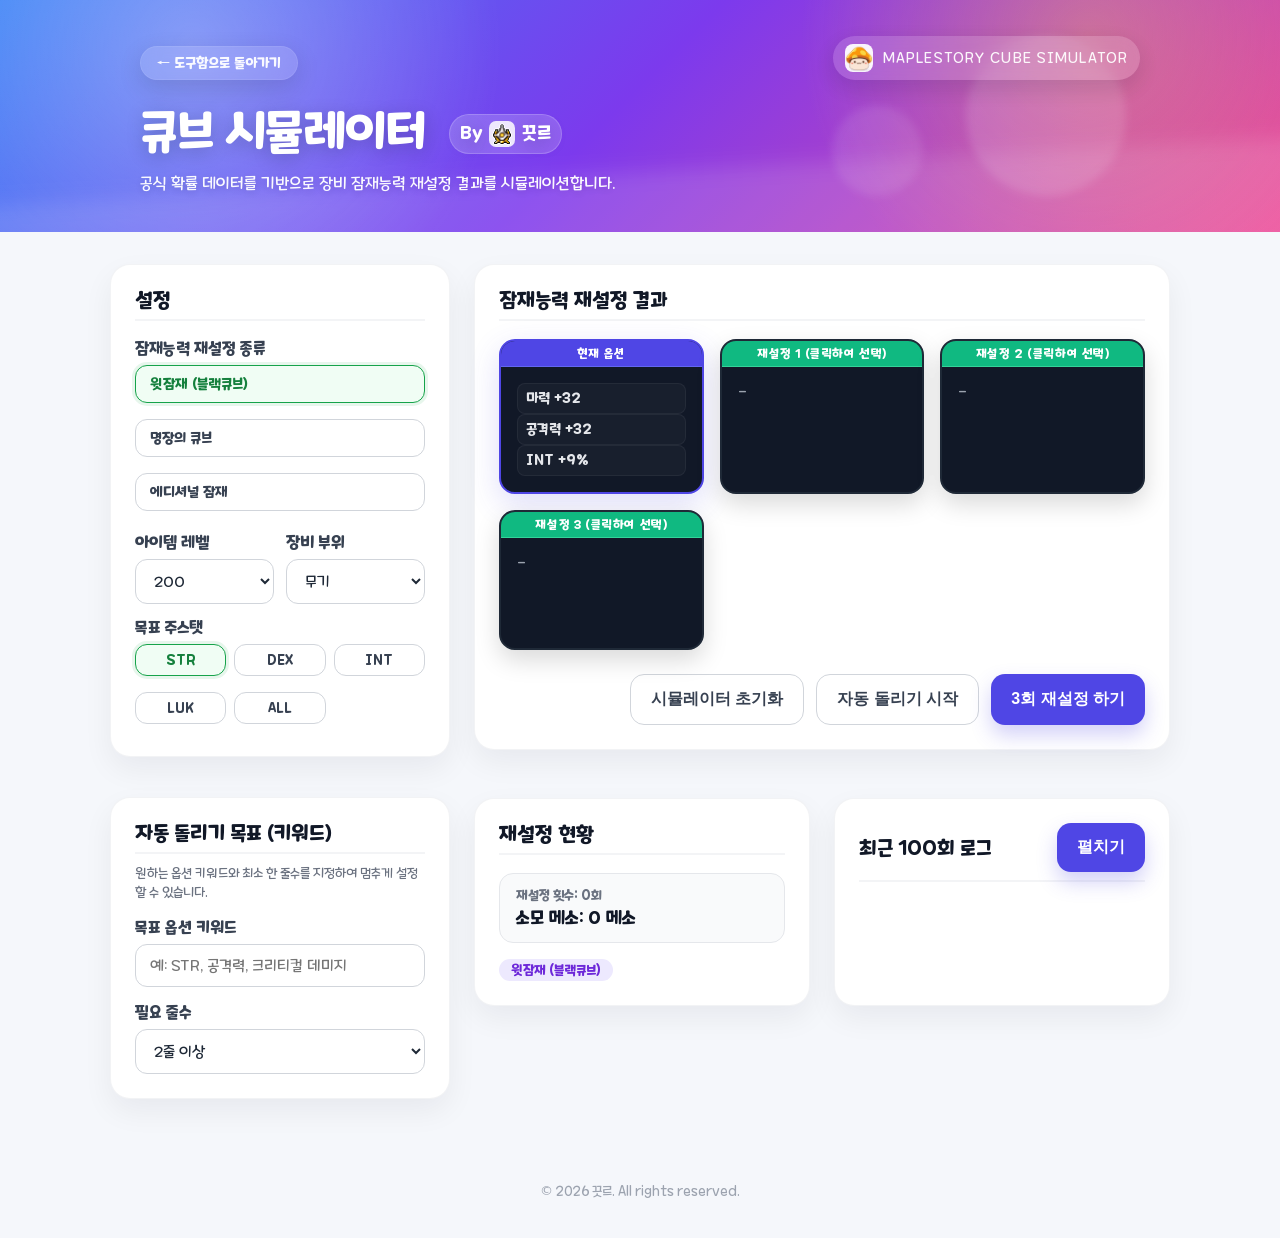
==== commit de772d52: "Use Maple logo as site favicon" ====
--- a/cube-simulator.html
+++ b/cube-simulator.html
@@ -5,6 +5,7 @@
   <meta charset="UTF-8" />
   <meta name="viewport" content="width=device-width, initial-scale=1.0" />
   <title>큐브 시뮬레이터</title>
+  <link rel="icon" type="image/jpeg" href="assets/favicon/favicon.jpg" />
   <link rel="stylesheet" href="css/styles.css" />
 </head>
 
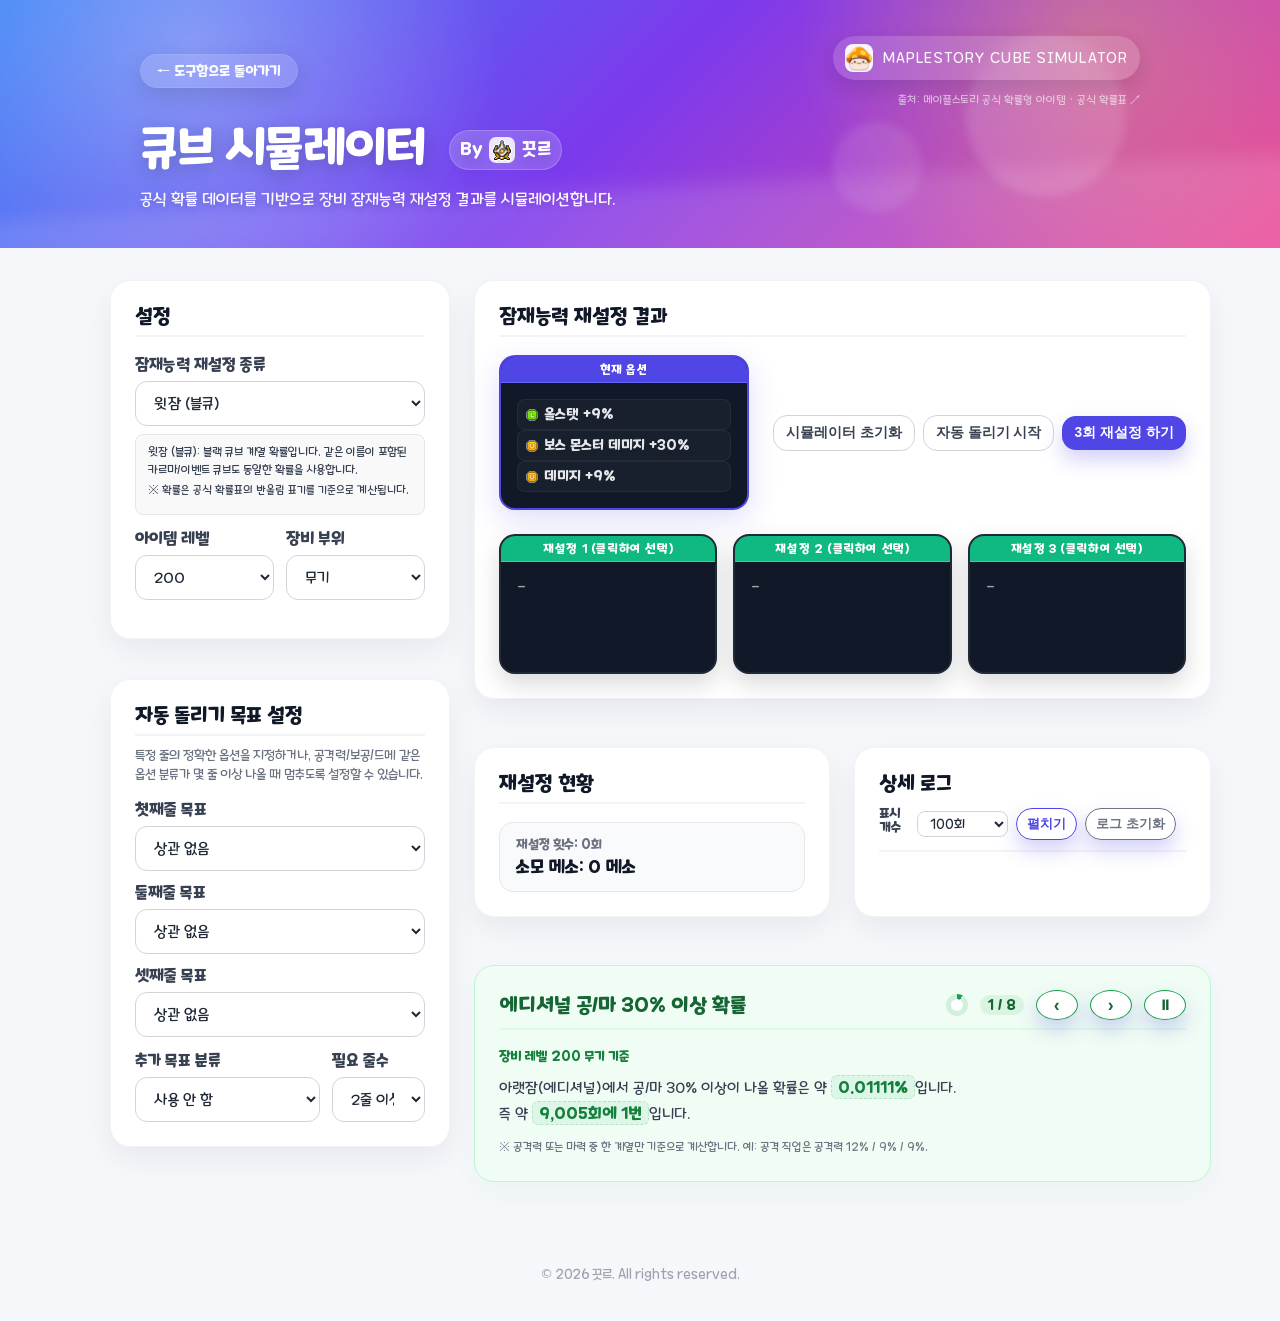
==== commit c627c3b1: "cube simulator polished" ====
--- a/cube-simulator.html
+++ b/cube-simulator.html
@@ -18,9 +18,14 @@
       <div class="hero-top-row">
         <a class="hero-nav-pill back-link" href="index.html">← 도구함으로 돌아가기</a>
 
-        <div class="eyebrow brand-line">
-          <img src="assets/brand/maple_logo.jpg" alt="MapleStory logo" class="brand-icon" />
-          <span>MapleStory Cube Simulator</span>
+        <div style="display: flex; flex-direction: column; align-items: flex-end;">
+          <div class="eyebrow brand-line">
+            <img src="assets/brand/maple_logo.jpg" alt="MapleStory logo" class="brand-icon" />
+            <span>MapleStory Cube Simulator</span>
+          </div>
+          <a class="hero-source-link" href="https://maplestory.nexon.com/Guide/OtherProbability/cube/black" target="_blank" rel="noopener noreferrer">
+            출처: 메이플스토리 공식 확률형 아이템 · 공식 확률표 ↗
+          </a>
         </div>
       </div>
 
@@ -52,20 +57,12 @@
           <div class="cube-control-row" style="grid-template-columns: 1fr; margin-bottom: 14px;">
             <label>
               <span>잠재능력 재설정 종류</span>
-              <div class="cube-radio-group">
-                <label class="cube-radio-btn">
-                  <input type="radio" name="cubeKind" value="black" checked />
-                  <span>윗잠재 (블랙큐브)</span>
-                </label>
-                <label class="cube-radio-btn">
-                  <input type="radio" name="cubeKind" value="meister" />
-                  <span>명장의 큐브</span>
-                </label>
-                <label class="cube-radio-btn">
-                  <input type="radio" name="cubeKind" value="addi" />
-                  <span>에디셔널 잠재</span>
-                </label>
-              </div>
+              <select id="cubeTypeSelect" class="select-input">
+                <option value="5062010">윗잠 (블큐)</option>
+                <option value="2711004">윗잠 (명큐 / 골큐)</option>
+                <option value="5062500">아랫잠 (에디셔널)</option>
+              </select>
+              <div id="cubeHelperText" class="cube-helper-text"></div>
             </label>
           </div>
 
@@ -110,52 +107,60 @@
               </select>
             </label>
           </div>
-
-          <div class="cube-control-row" style="grid-template-columns: 1fr;">
-            <label>
-              <span>목표 주스탯</span>
-              <div class="cube-stat-grid">
-                <label class="cube-radio-btn">
-                  <input type="radio" name="mainStat" value="STR" checked />
-                  <span>STR</span>
-                </label>
-                <label class="cube-radio-btn">
-                  <input type="radio" name="mainStat" value="DEX" />
-                  <span>DEX</span>
-                </label>
-                <label class="cube-radio-btn">
-                  <input type="radio" name="mainStat" value="INT" />
-                  <span>INT</span>
-                </label>
-                <label class="cube-radio-btn">
-                  <input type="radio" name="mainStat" value="LUK" />
-                  <span>LUK</span>
-                </label>
-                <label class="cube-radio-btn">
-                  <input type="radio" name="mainStat" value="ALL" />
-                  <span>ALL</span>
-                </label>
-              </div>
-            </label>
-          </div>
         </section>
 
         <!-- 자동 돌리기 설정 카드 -->
         <section class="cube-sim-card">
-          <h2>자동 돌리기 목표 (키워드)</h2>
+          <h2>자동 돌리기 목표 설정</h2>
           <p style="color: #6b7280; font-size: 13px; margin: -8px 0 16px; line-height: 1.45;">
-            원하는 옵션 키워드와 최소 한 줄수를 지정하여 멈추게 설정할 수 있습니다.
+            특정 줄의 정확한 옵션을 지정하거나, 공격력/보공/드메 같은 옵션 분류가 몇 줄 이상 나올 때 멈추도록 설정할 수 있습니다.
           </p>
 
-          <div class="cube-control-grid">
-            <label>
-              <span>목표 옵션 키워드</span>
-              <input id="autoGoalKeyword" class="text-input" type="text" placeholder="예: STR, 공격력, 크리티컬 데미지" />
+          <div class="cube-control-row goal-line-grid" style="margin-bottom: 14px;">
+            <label>
+              <span>첫째줄 목표</span>
+              <select id="goalLine1" class="select-input">
+                <option value="">상관 없음</option>
+              </select>
+            </label>
+            <label>
+              <span>둘째줄 목표</span>
+              <select id="goalLine2" class="select-input">
+                <option value="">상관 없음</option>
+              </select>
+            </label>
+            <label>
+              <span>셋째줄 목표</span>
+              <select id="goalLine3" class="select-input">
+                <option value="">상관 없음</option>
+              </select>
+            </label>
+          </div>
+
+          <div class="cube-control-row goal-category-grid">
+            <label>
+              <span>추가 목표 분류</span>
+              <select id="goalCategory" class="select-input">
+                <option value="">사용 안 함</option>
+                <option value="attackPercent">공격력 %</option>
+                <option value="magicPercent">마력 %</option>
+                <option value="bossDamage">보스 데미지</option>
+                <option value="ignoreDefense">방어율 무시</option>
+                <option value="critDamage">크리티컬 데미지</option>
+                <option value="cooldownReduction">쿨타임 감소</option>
+                <option value="itemDrop">아이템 드롭률</option>
+                <option value="mesoAcquisition">메소 획득량</option>
+                <option value="strPercent">STR %</option>
+                <option value="dexPercent">DEX %</option>
+                <option value="intPercent">INT %</option>
+                <option value="lukPercent">LUK %</option>
+                <option value="allStatPercent">올스탯 %</option>
+              </select>
             </label>
 
             <label>
               <span>필요 줄수</span>
-              <select id="autoGoalCount" class="select-input">
+              <select id="goalCategoryCount" class="select-input">
                 <option value="1">1줄 이상</option>
                 <option value="2" selected>2줄 이상</option>
                 <option value="3">3줄</option>
@@ -170,17 +175,28 @@
         <section class="cube-sim-card">
           <h2>잠재능력 재설정 결과</h2>
           
-          <div class="cube-result-grid">
+          <!-- Top Row: Current Option and action buttons -->
+          <div class="cube-result-header-row">
             <!-- 현재 옵션 -->
-            <div class="cube-option-box current" id="box-current">
+            <div class="cube-option-box current cube-current-option-card" id="box-current">
               <div class="cube-option-title">현재 옵션</div>
               <div class="cube-option-inner">
                 <div id="lines-current"></div>
               </div>
             </div>
 
+            <!-- 액션 버튼들 -->
+            <div class="cube-action-row">
+              <button class="btn secondary" id="resetBtn">시뮬레이터 초기화</button>
+              <button class="btn secondary" id="autoRollBtn">자동 돌리기 시작</button>
+              <button class="btn" id="rollBtn">3회 재설정 하기</button>
+            </div>
+          </div>
+
+          <!-- Bottom Row: Candidate resets -->
+          <div class="cube-candidate-grid">
             <!-- 후보 1 -->
-            <div class="cube-option-box candidate" id="box-roll1" data-choice="1">
+            <div class="cube-option-box candidate cube-candidate-card" id="box-roll1" data-choice="1">
               <div class="cube-option-title">재설정 1 (클릭하여 선택)</div>
               <div class="cube-option-inner">
                 <div id="lines-roll1"></div>
@@ -188,7 +204,7 @@
             </div>
 
             <!-- 후보 2 -->
-            <div class="cube-option-box candidate" id="box-roll2" data-choice="2">
+            <div class="cube-option-box candidate cube-candidate-card" id="box-roll2" data-choice="2">
               <div class="cube-option-title">재설정 2 (클릭하여 선택)</div>
               <div class="cube-option-inner">
                 <div id="lines-roll2"></div>
@@ -196,18 +212,12 @@
             </div>
 
             <!-- 후보 3 -->
-            <div class="cube-option-box candidate" id="box-roll3" data-choice="3">
+            <div class="cube-option-box candidate cube-candidate-card" id="box-roll3" data-choice="3">
               <div class="cube-option-title">재설정 3 (클릭하여 선택)</div>
               <div class="cube-option-inner">
                 <div id="lines-roll3"></div>
               </div>
             </div>
-          </div>
-
-          <div style="margin-top: 24px; display: flex; justify-content: flex-end; gap: 12px; flex-wrap: wrap;">
-            <button class="btn secondary" id="resetBtn">시뮬레이터 초기화</button>
-            <button class="btn secondary" id="autoRollBtn">자동 돌리기 시작</button>
-            <button class="btn" id="rollBtn">3회 재설정 하기</button>
           </div>
         </section>
 
@@ -224,22 +234,50 @@
               </div>
             </div>
             
-            <div style="margin-top: 16px;">
-              <span class="badge" id="cubeTypeTag" style="margin-left: 0; padding: 4px 12px; font-size: 13px;">
-                윗잠재 (블랙큐브)
-              </span>
-            </div>
+            <div id="cubeStatusMsg" class="cube-status-message" style="display: none;"></div>
           </section>
 
-          <!-- 최근 로그 -->
+          <!-- 상세 로그 -->
           <section class="cube-sim-card" style="margin-bottom: 0; height: 100%;">
-            <h2 style="display: flex; justify-content: space-between; align-items: center;">
-              <span>최근 100회 로그</span>
-              <button class="log-toggle-btn" id="toggleLogBtn">펼치기</button>
-            </h2>
+            <div class="cube-log-header">
+              <h2 class="cube-log-title">상세 로그</h2>
+              <div class="cube-log-controls">
+                <label class="log-limit-control">
+                  <span>표시 개수</span>
+                  <select id="logLimitSelect" class="select-input compact-select">
+                    <option value="10">10회</option>
+                    <option value="50">50회</option>
+                    <option value="100" selected>100회</option>
+                    <option value="200">200회</option>
+                  </select>
+                </label>
+                <button class="log-toggle-button" id="toggleLogBtn">펼치기</button>
+                <button class="log-clear-button" id="clearLogBtn">로그 초기화</button>
+              </div>
+            </div>
             <div class="cube-log" id="log" style="display: none;"></div>
           </section>
         </div>
+
+        <!-- 리빙 포인트 정보 카드 -->
+        <section class="cube-sim-card living-tip-card" id="livingTipCard" style="margin-top: 24px;">
+          <div class="living-tip-header">
+            <h2 class="living-tip-title" id="livingTipTitle">리빙 포인트</h2>
+            <div class="living-tip-controls">
+              <div class="living-tip-progress" id="tipProgressCircle" aria-label="다음 팁까지 남은 시간">
+                <span class="living-tip-progress-dot"></span>
+              </div>
+              <span class="living-tip-index" id="tipIndexLabel">1 / 8</span>
+              <button class="living-tip-nav-button" id="tipPrevBtn" type="button" title="이전 팁">‹</button>
+              <button class="living-tip-nav-button" id="tipNextBtn" type="button" title="다음 팁">›</button>
+              <button class="living-tip-pause-button" id="tipPauseBtn" type="button" title="자동 재생 일시정지" aria-label="자동 재생 일시정지">⏸</button>
+            </div>
+          </div>
+          <div class="living-tip-body" id="livingTipBody">
+            확률 데이터를 불러오는 중입니다...
+          </div>
+        </section>
+
       </div>
     </div>
   </main>
@@ -255,6 +293,7 @@
   <script src="js/cube-simulator/cubeRoller.js" defer></script>
   <script src="js/cube-simulator/cubeGoals.js" defer></script>
   <script src="js/cube-simulator/autoRoll.js" defer></script>
+  <script src="js/cube-simulator/cubeTips.js" defer></script>
   <script src="js/cube-simulator/cubeSimulator.js" defer></script>
 </body>
 
--- a/css/styles.css
+++ b/css/styles.css
@@ -1161,10 +1161,13 @@
 
 /* 애니메이션 */
 @keyframes pulse {
-  0%, 100% {
+
+  0%,
+  100% {
     transform: scale(1);
     opacity: 1;
   }
+
   50% {
     transform: scale(1.08);
     opacity: 0.95;
@@ -1248,7 +1251,7 @@
   transition: all 0.2s ease;
 }
 
-.cube-radio-btn input[type="radio"]:checked + span {
+.cube-radio-btn input[type="radio"]:checked+span {
   background: #f0fdf4;
   border-color: #16a34a;
   color: #15803d;
@@ -1368,7 +1371,7 @@
 /* 골드 히트 글로우 애니메이션 */
 .cube-option-box.auto-hit {
   border-color: #f59e0b;
-  box-shadow: 
+  box-shadow:
     0 0 20px rgba(245, 158, 11, 0.35),
     0 0 40px rgba(245, 158, 11, 0.15),
     0 12px 30px rgba(0, 0, 0, 0.25);
@@ -1382,13 +1385,15 @@
   0% {
     box-shadow: 0 0 0 rgba(245, 158, 11, 0);
   }
+
   50% {
-    box-shadow: 
+    box-shadow:
       0 0 30px rgba(245, 158, 11, 0.85),
       0 0 60px rgba(245, 158, 11, 0.45);
   }
+
   100% {
-    box-shadow: 
+    box-shadow:
       0 0 20px rgba(245, 158, 11, 0.35),
       0 0 40px rgba(245, 158, 11, 0.15);
   }
@@ -1474,11 +1479,450 @@
   gap: 6px;
 }
 
-.auto-goal-inputs select, 
+.auto-goal-inputs select,
 .auto-goal-inputs input {
   padding: 8px 10px;
   border-radius: 10px;
   border: 1px solid #d1d5db;
   font-size: 13px;
   font-family: inherit;
+}
+
+/* 큐브 시뮬레이터 신규 자동설정 & 출처 링크 스타일 */
+.hero-source-link {
+  font-size: 11px;
+  color: rgba(255, 255, 255, 0.6);
+  text-decoration: none;
+  transition: color 0.2s ease;
+  margin-top: 4px;
+}
+
+.hero-source-link:hover {
+  color: rgba(255, 255, 255, 0.95);
+  text-decoration: underline;
+}
+
+.goal-line-grid {
+  grid-template-columns: 1fr !important;
+}
+
+.goal-category-grid {
+  grid-template-columns: 2fr 1fr !important;
+}
+
+@media (max-width: 640px) {
+  .goal-category-grid {
+    grid-template-columns: 1fr !important;
+  }
+}
+
+/* 큐브 설명 헬퍼 텍스트 */
+.cube-helper-text {
+  font-size: 11.5px;
+  color: #374151;
+  /* Darker neutral for improved readability */
+  line-height: 1.5;
+  margin-top: 8px;
+  background: rgba(243, 244, 246, 0.5);
+  padding: 8px 12px;
+  border-radius: 8px;
+  border: 1px solid #e5e7eb;
+}
+
+.cube-helper-text .cube-helper-note {
+  font-size: 11px;
+  color: #374151;
+  /* Slightly darker and stronger note */
+  font-weight: 500;
+  display: block;
+  margin-top: 4px;
+}
+
+/* 큐브 자동 돌리기 상태 영역 */
+.cube-status-message {
+  margin-top: 14px;
+  padding: 12px 14px;
+  border-radius: 10px;
+  font-size: 13.5px;
+  font-weight: 700;
+  line-height: 1.5;
+}
+
+.cube-status-success {
+  background: #ecfdf5;
+  color: #047857;
+  border: 1px solid #a7f3d0;
+}
+
+.cube-status-warning {
+  background: #fffbeb;
+  color: #b45309;
+  border: 1px solid #fde68a;
+}
+
+/* 큐브 결과 레이아웃 Refinement */
+.cube-result-header-row {
+  display: flex;
+  justify-content: space-between;
+  align-items: center;
+  gap: 24px;
+  margin-bottom: 24px;
+}
+
+.cube-current-option-card {
+  flex: 1;
+  max-width: calc(33.333% - 11px);
+  min-width: 250px;
+}
+
+.cube-action-row {
+  display: flex;
+  flex-wrap: nowrap;
+  gap: 8px;
+  align-items: center;
+  justify-content: flex-end;
+}
+
+.cube-action-row button {
+  padding: 8px 12px;
+  font-size: 0.86rem;
+  white-space: nowrap;
+}
+
+.cube-candidate-grid {
+  display: grid;
+  grid-template-columns: repeat(3, minmax(0, 1fr));
+  gap: 16px;
+}
+
+.cube-candidate-card {
+  min-width: 0;
+}
+
+/* 최근 로그 Refinement */
+.cube-log-entry {
+  background: rgba(255, 255, 255, 0.02);
+  border: 1px solid rgba(255, 255, 255, 0.05);
+  border-radius: 8px;
+  padding: 8px 12px;
+  margin-bottom: 8px;
+  transition: all 0.2s ease;
+}
+
+.cube-log-entry:hover {
+  background: rgba(255, 255, 255, 0.04);
+}
+
+.cube-log-title {
+  font-size: 11px;
+  color: #9ca3af;
+  font-weight: 700;
+  margin-bottom: 4px;
+  display: flex;
+  align-items: center;
+  gap: 6px;
+}
+
+.cube-log-line {
+  font-size: 12px;
+  color: #e5e7eb;
+  padding: 1px 0;
+  display: flex;
+  align-items: center;
+  gap: 6px;
+}
+
+.cube-log-entry.hit {
+  background: rgba(251, 191, 36, 0.06);
+  border-color: rgba(251, 191, 36, 0.2);
+}
+
+.cube-log-entry.hit .cube-log-title {
+  color: #fbbf24;
+}
+
+.cube-log-badge {
+  background: #fbbf24;
+  color: #111827;
+  font-size: 9px;
+  font-weight: 800;
+  padding: 1px 4px;
+  border-radius: 4px;
+  text-transform: uppercase;
+}
+
+/* 큐브 로그 헤더 및 컨트롤 */
+.cube-log-header {
+  display: flex;
+  justify-content: space-between;
+  align-items: center;
+  border-bottom: 2px solid #f3f4f6;
+  padding-bottom: 8px;
+  margin-bottom: 18px;
+  flex-wrap: wrap;
+  gap: 12px;
+}
+
+.cube-log-header h2.cube-log-title {
+  margin: 0;
+  border-bottom: none;
+  padding-bottom: 0;
+  font-size: 20px;
+}
+
+.cube-log-controls {
+  display: flex;
+  align-items: center;
+  gap: 8px;
+  flex-wrap: wrap;
+}
+
+.log-limit-control {
+  display: flex;
+  align-items: center;
+  gap: 6px;
+  font-size: 0.82rem;
+  color: #4b5563;
+  font-weight: 700;
+}
+
+.compact-select {
+  padding: 4px 8px;
+  border-radius: 8px;
+  border: 1px solid #d1d5db;
+  font-size: 0.82rem;
+  background-color: white;
+  cursor: pointer;
+  outline: none;
+}
+
+.log-toggle-button,
+.log-clear-button {
+  padding: 6px 10px;
+  font-size: 0.82rem;
+  font-weight: 700;
+  border-radius: 999px;
+  border: 1px solid #4f46e5;
+  background: transparent;
+  color: #4f46e5;
+  cursor: pointer;
+  transition: all 0.2s ease;
+  white-space: nowrap;
+}
+
+.log-toggle-button:hover {
+  background: #4f46e5;
+  color: white;
+}
+
+.log-clear-button {
+  border-color: #6b7280;
+  color: #6b7280;
+}
+
+.log-clear-button:hover {
+  background: #6b7280;
+  color: white;
+}
+
+/* 큐브 로그 💡 히트 아이콘 및 엠프티 상태 */
+.cube-log-hit-icon {
+  font-size: 11px;
+  margin-left: 4px;
+  display: inline-flex;
+  align-items: center;
+  justify-content: center;
+}
+
+.cube-log-empty {
+  color: #9ca3af;
+  font-size: 13px;
+  text-align: center;
+  padding: 24px 12px;
+  font-weight: 700;
+  line-height: 1.5;
+}
+
+/* Option lines with potential grade icons styling */
+.cube-line {
+  display: flex !important;
+  align-items: center;
+  gap: 6px;
+}
+
+.potential-grade-icon {
+  width: 12px;
+  height: 12px;
+  object-fit: contain;
+  flex: 0 0 auto;
+}
+
+@media (max-width: 680px) {
+  .cube-result-header-row {
+    flex-direction: column;
+    align-items: stretch;
+    gap: 16px;
+  }
+
+  .cube-current-option-card {
+    max-width: 100%;
+    width: 100%;
+  }
+
+  .cube-action-row {
+    flex-wrap: wrap;
+    justify-content: stretch;
+  }
+
+  .cube-action-row button {
+    flex: 1 1 auto;
+  }
+
+  .cube-candidate-grid {
+    grid-template-columns: 1fr;
+  }
+}
+
+/* 리빙 포인트 정보 카드 스타일 */
+.living-tip-card {
+  background: #f0fdf4 !important; /* Soft green theme for tips */
+  border: 1px solid #bbf7d0 !important;
+  box-shadow: 0 10px 25px rgba(22, 163, 74, 0.04) !important;
+}
+
+.living-tip-header {
+  display: flex;
+  justify-content: space-between;
+  align-items: center;
+  border-bottom: 2px solid #dcfce7 !important;
+  padding-bottom: 8px;
+  margin-bottom: 16px;
+}
+
+.living-tip-header h2.living-tip-title {
+  margin: 0;
+  border-bottom: none;
+  padding-bottom: 0;
+  font-size: 20px;
+  color: #166534 !important;
+}
+
+.living-tip-controls {
+  display: flex;
+  align-items: center;
+  gap: 12px;
+}
+
+.living-tip-index {
+  font-size: 0.85rem;
+  color: #166534;
+  font-weight: 700;
+  background: rgba(22, 163, 74, 0.1);
+  padding: 2px 8px;
+  border-radius: 999px;
+}
+
+.living-tip-nav-button {
+  width: 28px;
+  height: 28px;
+  border-radius: 50%;
+  border: 1px solid #16a34a;
+  background: white;
+  color: #166534;
+  font-size: 1.1rem;
+  font-weight: 700;
+  display: flex;
+  align-items: center;
+  justify-content: center;
+  cursor: pointer;
+  transition: all 0.2s ease;
+  line-height: 1;
+}
+
+.living-tip-nav-button:hover {
+  background: #16a34a;
+  color: white;
+  box-shadow: 0 4px 12px rgba(22, 163, 74, 0.2);
+}
+
+.living-tip-body {
+  font-size: 14.5px;
+  color: #374151;
+  line-height: 1.6;
+}
+
+.living-tip-subtitle {
+  font-size: 13px;
+  color: #15803d;
+  font-weight: 700;
+  margin-bottom: 8px;
+}
+
+.living-tip-desc {
+  margin: 0 0 12px 0;
+}
+
+.living-tip-highlight {
+  color: #15803d;
+  font-weight: 800;
+  font-size: 16px;
+  background: rgba(22, 163, 74, 0.08);
+  padding: 2px 6px;
+  border-radius: 6px;
+  border: 1px dashed rgba(22, 163, 74, 0.2);
+}
+
+.living-tip-meta {
+  font-size: 11.5px;
+  color: #6b7280;
+}
+
+.living-tip-empty {
+  color: #9ca3af;
+  text-align: center;
+  padding: 16px 0;
+  font-weight: 700;
+}
+
+/* 리빙 포인트 애니메이션 타이머 및 일시정지 컨트롤 */
+.living-tip-progress {
+  --progress: 0%;
+  width: 22px;
+  height: 22px;
+  border-radius: 999px;
+  background: conic-gradient(#16a34a var(--progress), rgba(22, 163, 74, 0.14) 0);
+  display: inline-flex;
+  align-items: center;
+  justify-content: center;
+  transition: background 0.1s linear;
+}
+
+.living-tip-progress-dot {
+  width: 12px;
+  height: 12px;
+  border-radius: 999px;
+  background: #fff;
+}
+
+.living-tip-pause-button {
+  width: 28px;
+  height: 28px;
+  border-radius: 50%;
+  border: 1px solid #16a34a;
+  background: white;
+  color: #166534;
+  font-size: 0.9rem;
+  font-weight: 700;
+  display: flex;
+  align-items: center;
+  justify-content: center;
+  cursor: pointer;
+  transition: all 0.2s ease;
+  line-height: 1;
+}
+
+.living-tip-pause-button:hover {
+  background: #16a34a;
+  color: white;
+  box-shadow: 0 4px 12px rgba(22, 163, 74, 0.2);
 }
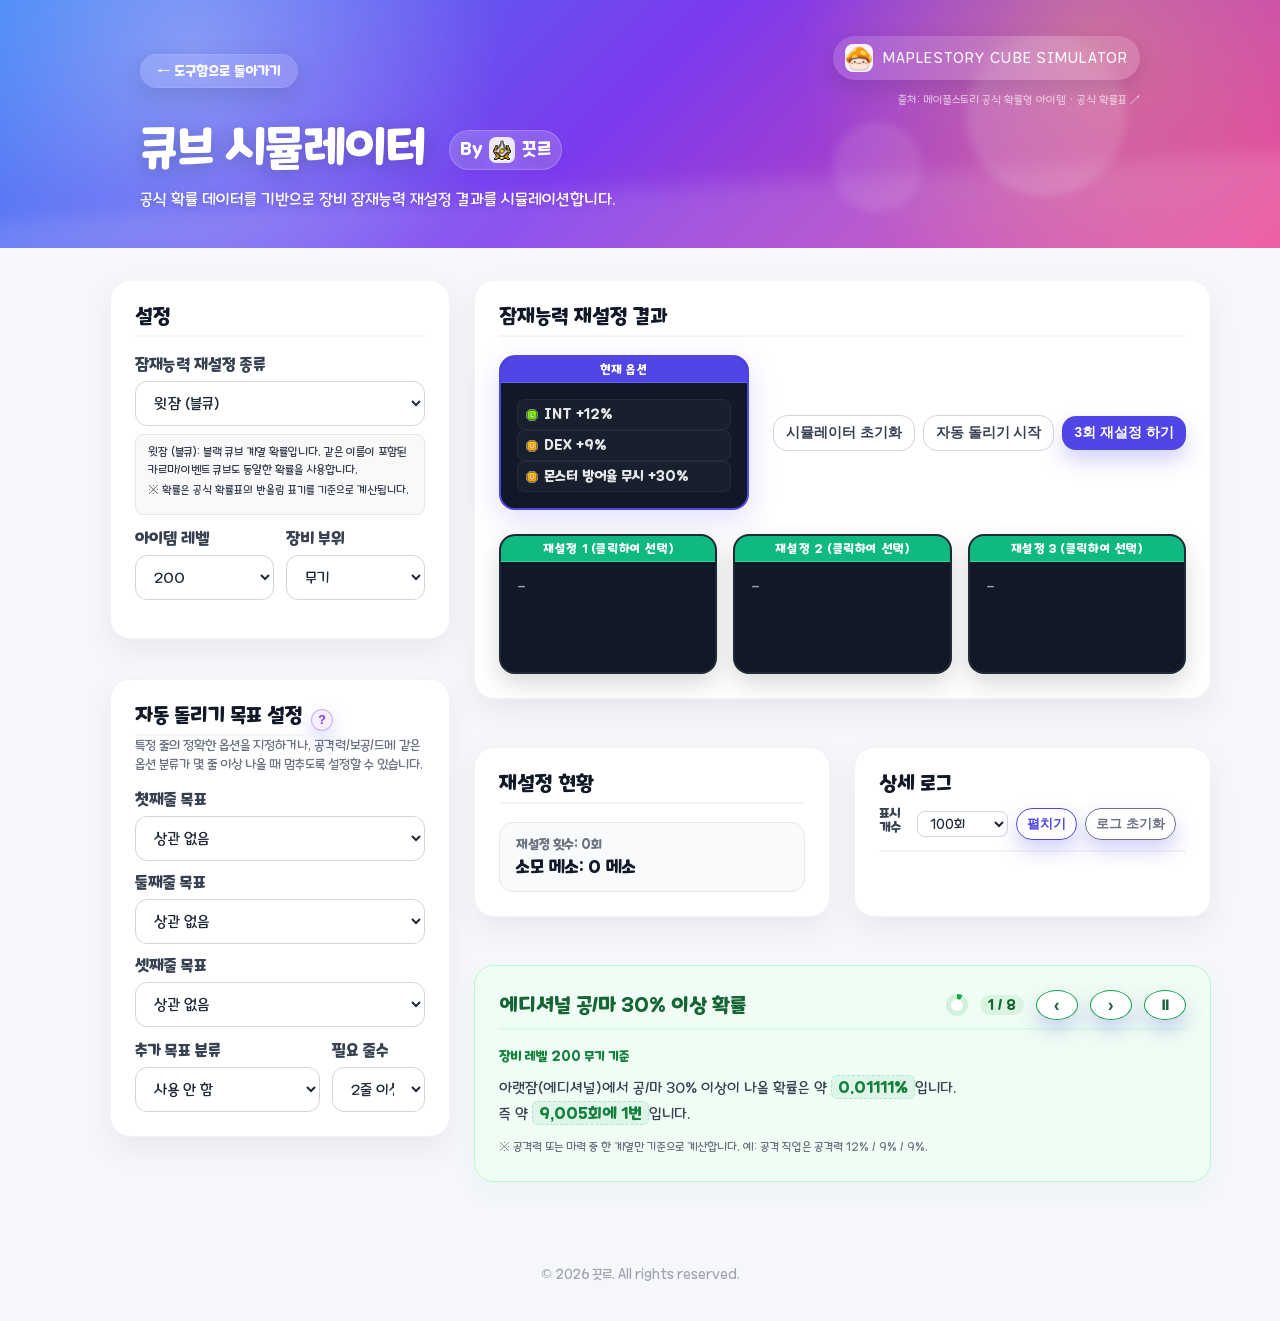
==== commit 5b1c75e3: "cube simulator UI polish" ====
--- a/cube-simulator.html
+++ b/cube-simulator.html
@@ -23,7 +23,8 @@
             <img src="assets/brand/maple_logo.jpg" alt="MapleStory logo" class="brand-icon" />
             <span>MapleStory Cube Simulator</span>
           </div>
-          <a class="hero-source-link" href="https://maplestory.nexon.com/Guide/OtherProbability/cube/black" target="_blank" rel="noopener noreferrer">
+          <a class="hero-source-link" href="https://maplestory.nexon.com/Guide/OtherProbability/cube/black"
+            target="_blank" rel="noopener noreferrer">
             출처: 메이플스토리 공식 확률형 아이템 · 공식 확률표 ↗
           </a>
         </div>
@@ -53,7 +54,7 @@
       <div class="cube-control-grid">
         <section class="cube-sim-card">
           <h2>설정</h2>
-          
+
           <div class="cube-control-row" style="grid-template-columns: 1fr; margin-bottom: 14px;">
             <label>
               <span>잠재능력 재설정 종류</span>
@@ -80,7 +81,7 @@
                 <option value="250">250</option>
               </select>
             </label>
-            
+
             <label>
               <span>장비 부위</span>
               <select id="partsType" class="select-input">
@@ -111,7 +112,42 @@
 
         <!-- 자동 돌리기 설정 카드 -->
         <section class="cube-sim-card">
-          <h2>자동 돌리기 목표 설정</h2>
+          <div class="goal-title-row">
+            <h2>자동 돌리기 목표 설정</h2>
+            <button id="goalHelpBtn" class="goal-help-button" type="button" aria-label="자동 돌리기 목표 설정 도움말"
+              aria-expanded="false">
+              ?
+            </button>
+            <div id="goalHelpPopover" class="goal-help-popover" role="tooltip">
+              <div class="goal-help-popover-title">💡 목표 설정 방식 도움말</div>
+              <p>
+                <strong>정확한 줄 목표</strong>와 <strong>추가 목표 분류</strong>는 <strong>함께</strong> 적용됩니다.<br />
+                즉, 설정한 조건을 전부 만족해야 자동 돌리기가 멈춥니다.
+              </p>
+              <div class="goal-help-example">
+                <strong>예시 1) 공12 / 공12 / 공12 만 원할 때</strong>
+                <ul>
+                  <li>첫째줄: <span>공격력 +12%</span></li>
+                  <li>둘째줄: <span>공격력 +12%</span></li>
+                  <li>셋째줄: <span>공격력 +12%</span></li>
+                  <li>추가 목표 분류: <span>사용 안 함</span></li>
+                </ul>
+              </div>
+              <div class="goal-help-example">
+                <strong>예시 2) 공12 / 공9 / 공9 이상을 원할 때</strong>
+                <ul>
+                  <li>첫째줄: <span>공격력 +12%</span></li>
+                  <li>둘째줄: <span>상관 없음</span></li>
+                  <li>셋째줄: <span>상관 없음</span></li>
+                  <li>추가 목표 분류: <span>공격력 %</span></li>
+                  <li>필요 줄수: <span>3줄</span></li>
+                </ul>
+              </div>
+              <div class="goal-help-popover-note">
+                즉, 공30% 이상을 원한다면 “첫째줄 공12 + 공격력% 3줄”로 설정하세요.
+              </div>
+            </div>
+          </div>
           <p style="color: #6b7280; font-size: 13px; margin: -8px 0 16px; line-height: 1.45;">
             특정 줄의 정확한 옵션을 지정하거나, 공격력/보공/드메 같은 옵션 분류가 몇 줄 이상 나올 때 멈추도록 설정할 수 있습니다.
           </p>
@@ -174,7 +210,7 @@
       <div class="cube-control-grid" style="gap: 24px;">
         <section class="cube-sim-card">
           <h2>잠재능력 재설정 결과</h2>
-          
+
           <!-- Top Row: Current Option and action buttons -->
           <div class="cube-result-header-row">
             <!-- 현재 옵션 -->
@@ -230,10 +266,12 @@
               <div class="cube-stat-box">
                 <div class="cube-stat-label" id="rollCountTag">재설정 횟수: 0회</div>
                 <div class="cube-stat-value" id="mesoTag">소모 메소: 0 메소</div>
-                <div id="azmosTag" style="display: none; color: #6b7280; font-size: 13px; margin-top: 8px; font-weight: 700;">아즈모스 협곡 1만점: 0주 분량</div>
-              </div>
-            </div>
-            
+                <div id="azmosTag"
+                  style="display: none; color: #6b7280; font-size: 13px; margin-top: 8px; font-weight: 700;">아즈모스 협곡
+                  1만점: 0주 분량</div>
+              </div>
+            </div>
+
             <div id="cubeStatusMsg" class="cube-status-message" style="display: none;"></div>
           </section>
 
@@ -270,7 +308,8 @@
               <span class="living-tip-index" id="tipIndexLabel">1 / 8</span>
               <button class="living-tip-nav-button" id="tipPrevBtn" type="button" title="이전 팁">‹</button>
               <button class="living-tip-nav-button" id="tipNextBtn" type="button" title="다음 팁">›</button>
-              <button class="living-tip-pause-button" id="tipPauseBtn" type="button" title="자동 재생 일시정지" aria-label="자동 재생 일시정지">⏸</button>
+              <button class="living-tip-pause-button" id="tipPauseBtn" type="button" title="자동 재생 일시정지"
+                aria-label="자동 재생 일시정지">⏸</button>
             </div>
           </div>
           <div class="living-tip-body" id="livingTipBody">
@@ -297,4 +336,4 @@
   <script src="js/cube-simulator/cubeSimulator.js" defer></script>
 </body>
 
-</html>
+</html>
--- a/css/styles.css
+++ b/css/styles.css
@@ -1925,4 +1925,152 @@
   background: #16a34a;
   color: white;
   box-shadow: 0 4px 12px rgba(22, 163, 74, 0.2);
+}
+
+/* 자동 돌리기 목표 도움말 팝오버 */
+.goal-title-row {
+  display: flex;
+  align-items: center;
+  gap: 8px;
+  position: relative;
+  margin-bottom: 8px;
+}
+
+.goal-title-row h2 {
+  margin: 0;
+}
+
+.goal-help-button {
+  width: 22px;
+  height: 22px;
+  border-radius: 999px;
+  border: 1px solid rgba(124, 58, 237, 0.35);
+  background: rgba(124, 58, 237, 0.08);
+  color: #7c3aed;
+  font-size: 0.78rem;
+  font-weight: 700;
+  cursor: pointer;
+  display: inline-flex;
+  align-items: center;
+  justify-content: center;
+  transition: all 0.2s ease;
+  padding: 0;
+}
+
+.goal-help-button:hover,
+.goal-help-button:focus {
+  background: #7c3aed;
+  color: #ffffff;
+  border-color: #7c3aed;
+  box-shadow: 0 0 0 3px rgba(124, 58, 237, 0.25);
+  outline: none;
+}
+
+.goal-help-popover {
+  display: none;
+  position: absolute;
+  z-index: 50;
+  top: 34px;
+  left: 0;
+  width: 440px;
+  max-width: calc(100vw - 32px);
+  padding: 16px;
+  border-radius: 14px;
+  background: #ffffff;
+  border: 1px solid rgba(124, 58, 237, 0.2);
+  box-shadow: 0 12px 30px rgba(31, 41, 55, 0.16);
+  color: #374151;
+  font-size: 0.84rem;
+  line-height: 1.6;
+  text-align: left;
+}
+
+.goal-help-popover-title {
+  font-weight: 700;
+  font-size: 0.9rem;
+  color: #5b21b6;
+  margin-bottom: 8px;
+  display: flex;
+  align-items: center;
+  gap: 6px;
+}
+
+.goal-help-popover p {
+  margin: 0 0 12px 0;
+}
+
+.goal-help-popover strong {
+  color: #111827;
+}
+
+.goal-help-example {
+  background: #f9fafb;
+  border: 1px solid #f3f4f6;
+  border-radius: 8px;
+  padding: 10px 12px;
+  margin-bottom: 10px;
+}
+
+.goal-help-example strong {
+  display: block;
+  font-size: 0.82rem;
+  margin-bottom: 4px;
+  color: #4b5563;
+}
+
+.goal-help-example ul {
+  margin: 0;
+  padding-left: 16px;
+  list-style-type: disc;
+}
+
+.goal-help-example li {
+  font-size: 0.8rem;
+  color: #6b7280;
+}
+
+.goal-help-example span {
+  color: #7c3aed;
+  font-weight: 600;
+}
+
+.goal-help-popover-note {
+  border-top: 1px dashed rgba(124, 58, 237, 0.15);
+  padding-top: 10px;
+  margin-top: 10px;
+  font-size: 0.8rem;
+  color: #6d28d9;
+  font-weight: 700;
+}
+
+/* Hover and focus-within states for desktop */
+.goal-title-row:hover .goal-help-popover,
+.goal-title-row:focus-within .goal-help-popover,
+.goal-help-popover.open {
+  display: block;
+}
+
+/* Responsive adjustment for small viewports */
+@media (max-width: 640px) {
+  .goal-help-popover {
+    position: relative;
+    top: 0;
+    left: 0;
+    width: 100%;
+    max-width: 100%;
+    margin-top: 10px;
+    box-shadow: none;
+    background: #fbfbfe;
+    border: 1px solid rgba(124, 58, 237, 0.12);
+  }
+  
+  /* On mobile, we only display if open class is added */
+  .goal-title-row:hover .goal-help-popover,
+  .goal-title-row:focus-within .goal-help-popover {
+    display: none;
+  }
+  
+  .goal-help-popover.open {
+    display: block;
+  }
 }
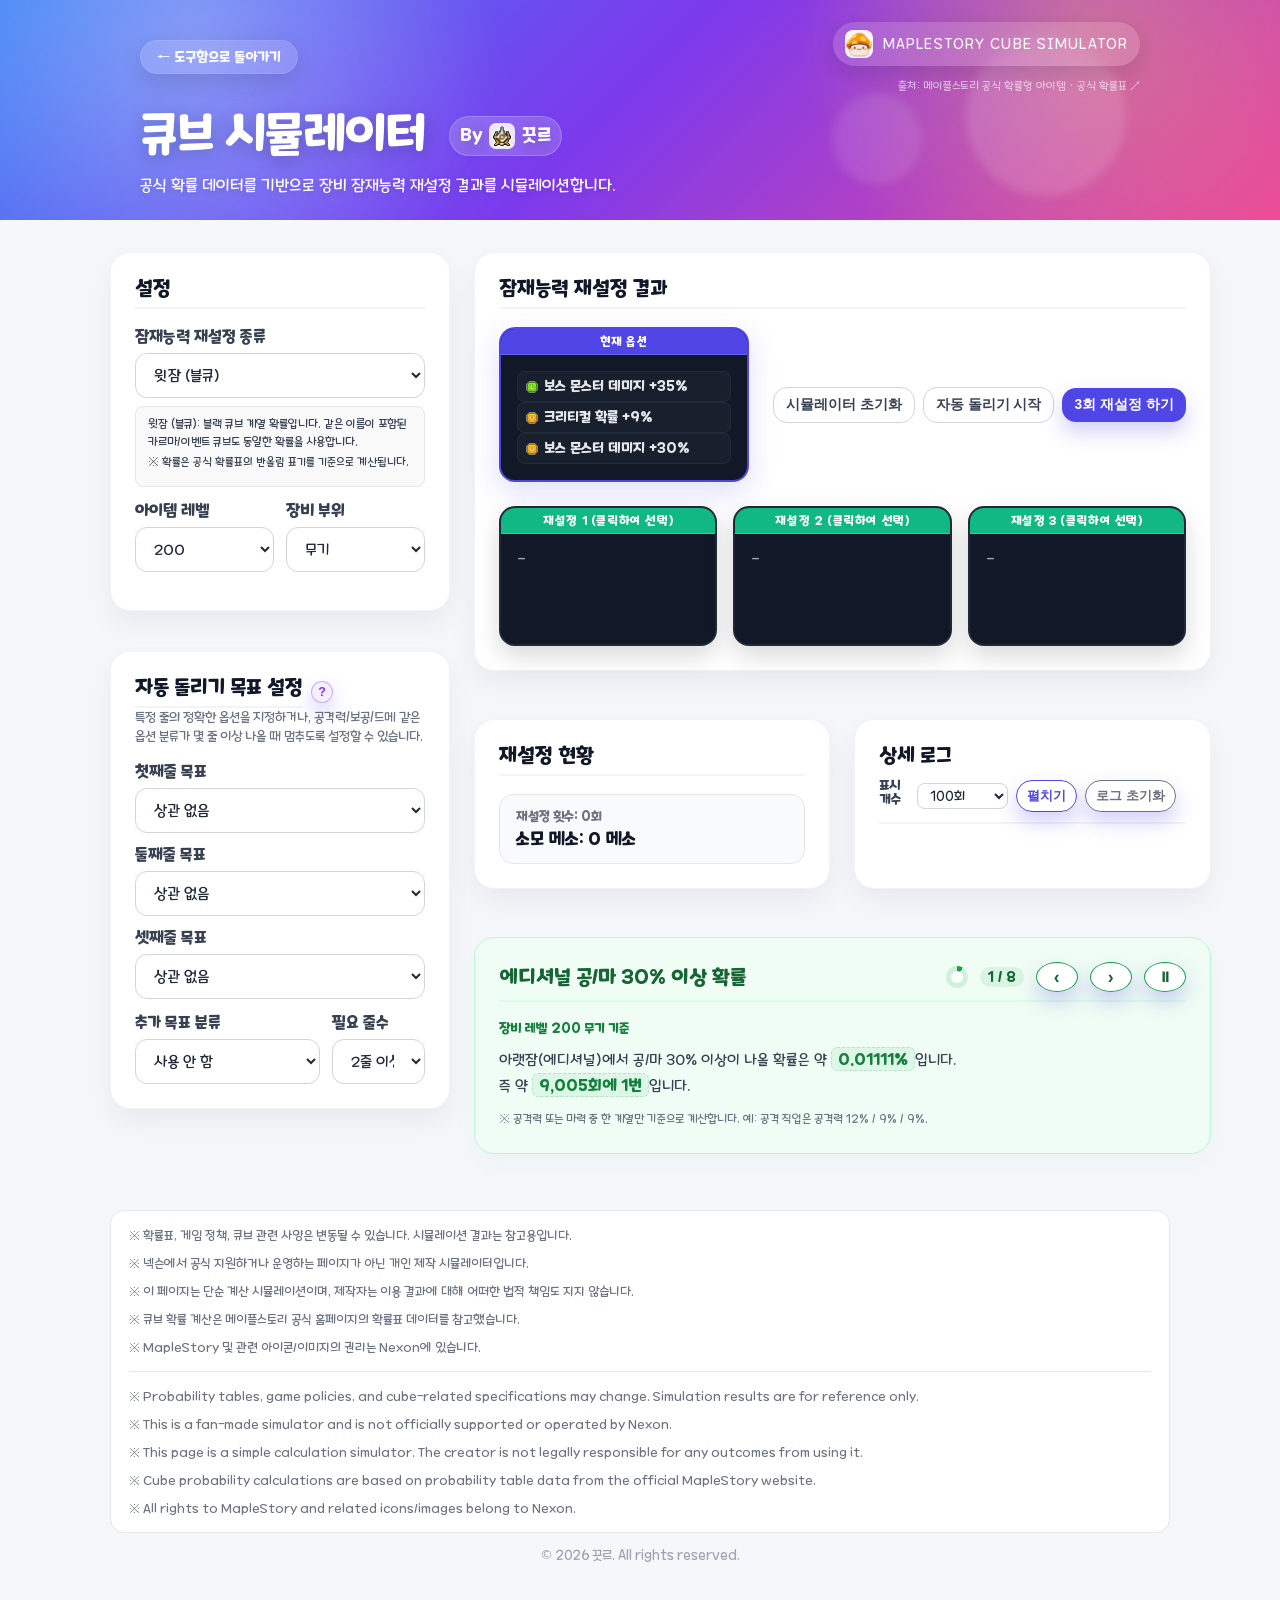
==== commit d1fa9c45: "Polish tools hub UI and shared footers" ====
--- a/cube-simulator.html
+++ b/cube-simulator.html
@@ -321,7 +321,27 @@
     </div>
   </main>
 
-  <footer class="footer" style="text-align: center; margin-top: 60px;">
+  <footer class="footer page-footer">
+    <div class="footer-notices">
+      <div class="footer-notices-ko">
+        <p>※ 확률표, 게임 정책, 큐브 관련 사양은 변동될 수 있습니다. 시뮬레이션 결과는 참고용입니다.</p>
+        <p>※ 넥슨에서 공식 지원하거나 운영하는 페이지가 아닌 개인 제작 시뮬레이터입니다.</p>
+        <p>※ 이 페이지는 단순 계산 시뮬레이션이며, 제작자는 이용 결과에 대해 어떠한 법적 책임도 지지 않습니다.</p>
+        <p>※ 큐브 확률 계산은 메이플스토리 공식 홈페이지의 확률표 데이터를 참고했습니다.</p>
+        <p>※ MapleStory 및 관련 아이콘/이미지의 권리는 Nexon에 있습니다.</p>
+      </div>
+
+      <hr class="footer-divider" />
+
+      <div class="footer-notices-en">
+        <p>※ Probability tables, game policies, and cube-related specifications may change. Simulation results are for reference only.</p>
+        <p>※ This is a fan-made simulator and is not officially supported or operated by Nexon.</p>
+        <p>※ This page is a simple calculation simulator. The creator is not legally responsible for any outcomes from using it.</p>
+        <p>※ Cube probability calculations are based on probability table data from the official MapleStory website.</p>
+        <p>※ All rights to MapleStory and related icons/images belong to Nexon.</p>
+      </div>
+    </div>
+
     <div class="footer-copy">
       <p>© 2026 끗르. All rights reserved.</p>
     </div>
--- a/css/styles.css
+++ b/css/styles.css
@@ -52,14 +52,14 @@
     radial-gradient(circle at 85% 15%, rgba(252, 211, 77, 0.32), transparent 26%),
     linear-gradient(135deg, #3b82f6 0%, #7c3aed 48%, #ec4899 100%);
   color: white;
-  padding: 36px 20px;
+  padding: 22px 20px;
 }
 
 .hero::after {
   content: "";
   position: absolute;
-  inset: auto -80px -130px -80px;
-  height: 190px;
+  inset: auto -80px -110px -80px;
+  height: 60px;
   background: rgba(255, 255, 255, 0.13);
   filter: blur(10px);
   transform: rotate(-3deg);
@@ -561,11 +561,23 @@
 }
 
 .footer-notices {
-  padding: 18px 20px;
+  max-width: 1100px;
+  margin: 0 auto;
+  padding: 14px 18px;
+  border-radius: 14px;
+  background: #ffffff;
   border: 1px solid #e5e7eb;
-  border-radius: 18px;
-  background: #ffffff;
   line-height: 1.6;
+  font-size: 12.5px;
+}
+
+.footer-notices-ko,
+.footer-notices-en {
+  background: transparent;
+  border: 0;
+  border-radius: 0;
+  padding: 0;
+  margin: 0;
 }
 
 .footer-notices p {
@@ -1785,7 +1797,8 @@
 
 /* 리빙 포인트 정보 카드 스타일 */
 .living-tip-card {
-  background: #f0fdf4 !important; /* Soft green theme for tips */
+  background: #f0fdf4 !important;
+  /* Soft green theme for tips */
   border: 1px solid #bbf7d0 !important;
   box-shadow: 0 10px 25px rgba(22, 163, 74, 0.04) !important;
 }
@@ -1970,10 +1983,9 @@
   display: none;
   position: absolute;
   z-index: 50;
-  top: 34px;
-  left: 0;
-  width: 440px;
-  max-width: calc(100vw - 32px);
+  top: -10px;
+  left: calc(100% + 16px);
+  width: min(440px, 42vw);
   padding: 16px;
   border-radius: 14px;
   background: #ffffff;
@@ -1985,6 +1997,19 @@
   text-align: left;
 }
 
+.goal-help-popover::before {
+  content: "";
+  position: absolute;
+  left: -7px;
+  top: 24px;
+  width: 12px;
+  height: 12px;
+  background: #ffffff;
+  border-left: 1px solid rgba(124, 58, 237, 0.2);
+  border-bottom: 1px solid rgba(124, 58, 237, 0.2);
+  transform: rotate(45deg);
+}
+
 .goal-help-popover-title {
   font-weight: 700;
   font-size: 0.9rem;
@@ -2051,7 +2076,7 @@
 }
 
 /* Responsive adjustment for small viewports */
-@media (max-width: 640px) {
+@media (max-width: 900px) {
   .goal-help-popover {
     position: relative;
     top: 0;
@@ -2063,14 +2088,185 @@
     background: #fbfbfe;
     border: 1px solid rgba(124, 58, 237, 0.12);
   }
-  
+
+  .goal-help-popover::before {
+    display: none;
+  }
+
   /* On mobile, we only display if open class is added */
   .goal-title-row:hover .goal-help-popover,
   .goal-title-row:focus-within .goal-help-popover {
     display: none;
   }
-  
+
   .goal-help-popover.open {
     display: block;
   }
+}
+
+/* --- 메인 허브 히어로 캐릭터 및 후원 버튼 스타일 --- */
+.hero-main-row {
+  position: relative;
+  display: flex;
+  align-items: center;
+  justify-content: flex-start;
+  gap: 32px;
+  width: 100%;
+}
+
+.hero-text-block {
+  flex: 0 1 auto;
+  min-width: 0;
+  z-index: 2;
+}
+
+.hero-character {
+  position: absolute;
+  left: 43%;
+  bottom: -6px;
+  width: clamp(120px, 13vw, 175px);
+  height: auto;
+  object-fit: contain;
+  pointer-events: none;
+  filter: drop-shadow(0 12px 22px rgba(31, 41, 55, 0.22));
+  z-index: 1;
+}
+
+.hero-side-block {
+  margin-left: auto;
+  display: flex;
+  flex-direction: column;
+  align-items: flex-end;
+  justify-content: center;
+  gap: 12px;
+  flex-shrink: 0;
+  z-index: 2;
+}
+
+/* 후원 메뉴 스타일 */
+.support-menu-wrap {
+  position: relative;
+  display: inline-flex;
+  flex-direction: column;
+  align-items: flex-end;
+  gap: 8px;
+  z-index: 60;
+}
+
+.support-button {
+  border: 1px solid rgba(255, 255, 255, 0.38);
+  background: rgba(255, 255, 255, 0.18);
+  color: #fff;
+  backdrop-filter: blur(10px);
+  border-radius: 999px;
+  padding: 8px 16px;
+  font-weight: 700;
+  cursor: pointer;
+  box-shadow: 0 10px 24px rgba(31, 41, 55, 0.16);
+  font-size: 0.88rem;
+  transition: all 0.25s ease;
+  font-family: inherit;
+}
+
+.support-button:hover,
+.support-button:focus {
+  background: rgba(255, 255, 255, 0.28);
+  border-color: rgba(255, 255, 255, 0.6);
+  transform: translateY(-2px);
+  outline: none;
+}
+
+.support-menu[hidden] {
+  display: none !important;
+}
+
+.support-menu {
+  position: absolute;
+  top: 50%;
+  right: calc(100% + 12px);
+  transform: translateY(-50%);
+  min-width: 132px;
+  padding: 7px;
+  border-radius: 14px;
+  background: rgba(255, 255, 255, 0.97);
+  border: 1px solid rgba(148, 163, 184, 0.28);
+  box-shadow: 0 14px 30px rgba(31, 41, 55, 0.18);
+  z-index: 999;
+  display: flex;
+  flex-direction: column;
+  gap: 3px;
+}
+
+/* 말풍선 꼬리 */
+.support-menu::after {
+  content: "";
+  position: absolute;
+  top: 50%;
+  right: -6px;
+  width: 12px;
+  height: 12px;
+  background: rgba(255, 255, 255, 0.97);
+  border-top: 1px solid rgba(148, 163, 184, 0.28);
+  border-right: 1px solid rgba(148, 163, 184, 0.28);
+  transform: translateY(-50%) rotate(45deg);
+}
+
+.support-menu a {
+  display: block;
+  padding: 7px 10px;
+  border-radius: 9px;
+  color: #374151;
+  text-decoration: none;
+  font-weight: 700;
+  font-size: 0.82rem;
+  text-align: center;
+  white-space: nowrap;
+  transition: all 0.2s ease;
+}
+
+.support-menu a:hover {
+  background: rgba(124, 58, 237, 0.09);
+  color: #5b21b6;
+}
+
+/* 좁은 화면에서는 왼쪽 말풍선이 화면 밖으로 나갈 수 있어서 아래로 fallback */
+@media (max-width: 760px) {
+  .support-menu {
+    top: calc(100% + 8px);
+    right: 0;
+    transform: none;
+  }
+
+  .support-menu::after {
+    top: -6px;
+    right: 24px;
+    transform: rotate(-45deg);
+  }
+}
+
+/* 768px 이하 모바일 디바이스 반응형 대응 */
+@media (max-width: 768px) {
+  .hero-main-row {
+    flex-wrap: wrap;
+    gap: 18px;
+  }
+
+  .hero-character {
+    width: clamp(90px, 24vw, 130px);
+  }
+
+  .hero-side-block {
+    margin-left: 0;
+    width: 100%;
+    align-items: flex-start;
+  }
+
+  .support-menu-wrap {
+    align-items: center;
+  }
+
+  .support-menu {
+    right: 50%;
+    transform: translateX(50%);
+  }
 }
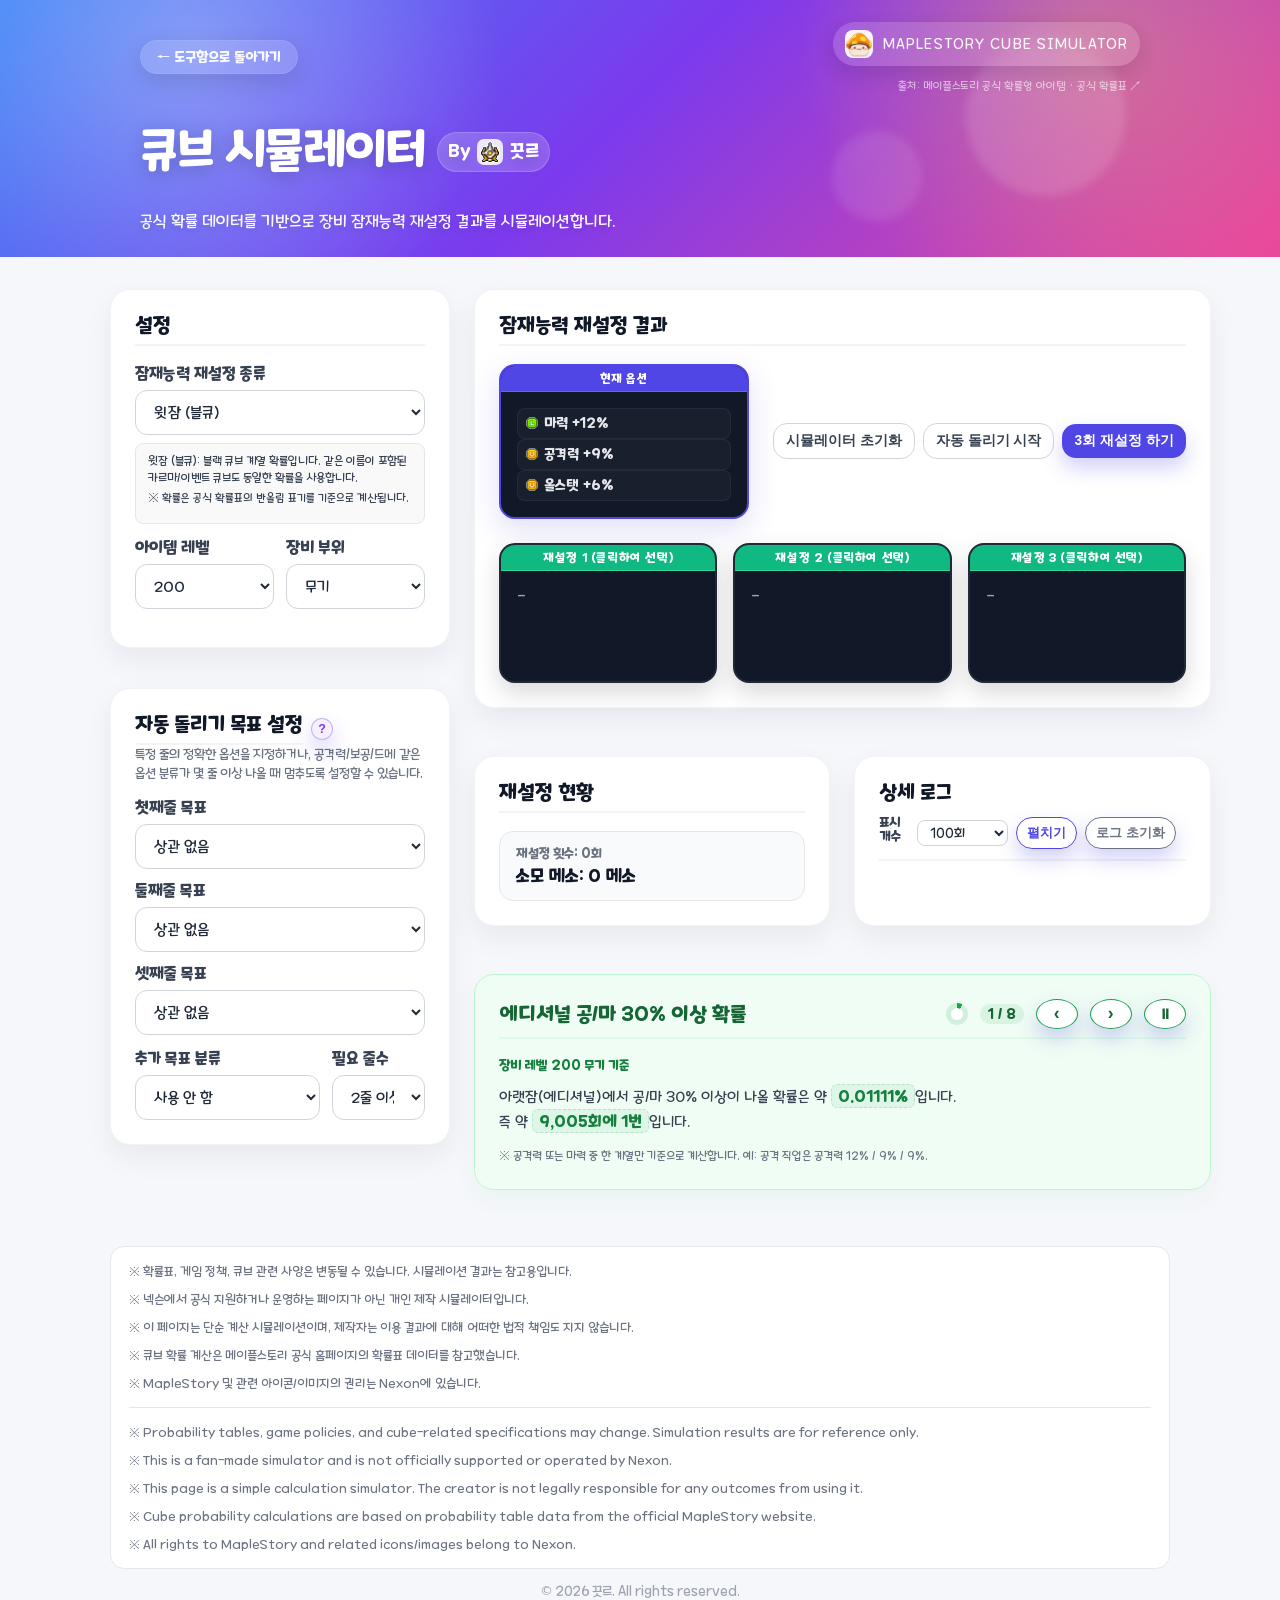
==== commit 67ab8dea: "Polish tools hub and cube simulator UX" ====
--- a/cube-simulator.html
+++ b/cube-simulator.html
@@ -258,7 +258,7 @@
         </section>
 
         <!-- 통계 및 로그 -->
-        <div style="display: grid; grid-template-columns: 1fr 1fr; gap: 24px; align-items: start;">
+        <div class="cube-status-log-grid">
           <!-- 재설정 현황 -->
           <section class="cube-sim-card" style="margin-bottom: 0; height: 100%;">
             <h2>재설정 현황</h2>
--- a/css/styles.css
+++ b/css/styles.css
@@ -123,8 +123,19 @@
   background: white;
 }
 
+.hero-title-row {
+  display: flex;
+  align-items: center;
+  gap: 14px;
+  flex-wrap: wrap;
+  margin: 10px 0 0;
+}
+
+.hero-title-row h1 {
+  margin: 0;
+}
+
 h1 {
-  margin: 10px 0 0;
   font-size: clamp(30px, 4.5vw, 48px);
   line-height: 1.1;
   letter-spacing: -0.03em;
@@ -135,7 +146,7 @@
   display: inline-flex;
   align-items: center;
   gap: 7px;
-  margin-left: 12px;
+  margin: 0;
   padding: 7px 11px;
   border-radius: 999px;
   font-size: clamp(14px, 2vw, 18px);
@@ -861,17 +872,6 @@
 }
 
 @media (max-width: 620px) {
-  .creator {
-    margin-left: 0;
-    margin-top: 12px;
-  }
-
-  h1 {
-    display: flex;
-    flex-direction: column;
-    align-items: flex-start;
-  }
-
   .brand-line {
     font-size: 12px;
   }
@@ -2229,44 +2229,121 @@
   color: #5b21b6;
 }
 
-/* 좁은 화면에서는 왼쪽 말풍선이 화면 밖으로 나갈 수 있어서 아래로 fallback */
-@media (max-width: 760px) {
-  .support-menu {
-    top: calc(100% + 8px);
-    right: 0;
-    transform: none;
-  }
-
-  .support-menu::after {
-    top: -6px;
-    right: 24px;
-    transform: rotate(-45deg);
-  }
-}
-
 /* 768px 이하 모바일 디바이스 반응형 대응 */
 @media (max-width: 768px) {
   .hero-main-row {
-    flex-wrap: wrap;
-    gap: 18px;
+    position: relative;
+    display: block;
+    min-height: 160px;
+  }
+
+  .hero-text-block {
+    position: relative;
+    z-index: 2;
+    max-width: 65%;
+    margin-bottom: 24px;
   }
 
   .hero-character {
-    width: clamp(90px, 24vw, 130px);
+    position: absolute;
+    right: 12px;
+    left: auto;
+    bottom: auto;
+    top: 24px;
+    width: clamp(74px, 22vw, 112px);
+    z-index: 1;
   }
 
   .hero-side-block {
     margin-left: 0;
     width: 100%;
     align-items: flex-start;
+    position: relative;
+    z-index: 3;
   }
 
   .support-menu-wrap {
-    align-items: center;
+    align-items: flex-start;
   }
 
   .support-menu {
-    right: 50%;
-    transform: translateX(50%);
-  }
-}+    top: 50%;
+    left: calc(100% + 10px);
+    right: auto;
+    transform: translateY(-50%);
+    min-width: 126px;
+    max-width: 150px;
+  }
+
+  .support-menu::after {
+    left: -6px;
+    right: auto;
+    top: 50%;
+    transform: translateY(-50%) rotate(225deg);
+  }
+}
+
+/* 아주 좁은 화면 대응 */
+@media (max-width: 420px) {
+  .hero-text-block {
+    max-width: 72%;
+  }
+
+  .hero-character {
+    width: 72px;
+    right: 8px;
+    top: 24px;
+    opacity: 0.92;
+  }
+
+  .support-menu {
+    top: calc(100% + 8px);
+    left: 0;
+    right: auto;
+    transform: none;
+    min-width: 130px;
+  }
+
+  .support-menu::after {
+    display: none;
+  }
+}
+/* 큐브 시뮬레이터 현황 및 로그 그리드 */
+.cube-status-log-grid {
+  display: grid;
+  grid-template-columns: 1fr 1fr;
+  gap: 24px;
+  align-items: start;
+}
+
+@media (max-width: 900px) {
+  .cube-status-log-grid {
+    grid-template-columns: 1fr;
+  }
+}
+
+/* 모바일 화면에서 제목과 제작자 뱃지가 같은 줄에 유지되도록 설정 */
+@media (max-width: 760px) {
+  .hero-title-row {
+    gap: 10px;
+    flex-wrap: nowrap;
+  }
+
+  .hero-title-row h1 {
+    white-space: nowrap;
+  }
+
+  .hero-title-row .creator {
+    flex-shrink: 0;
+  }
+}
+
+@media (max-width: 360px) {
+  .hero-title-row {
+    flex-wrap: wrap;
+  }
+
+  .hero-title-row h1 {
+    white-space: normal;
+  }
+}
